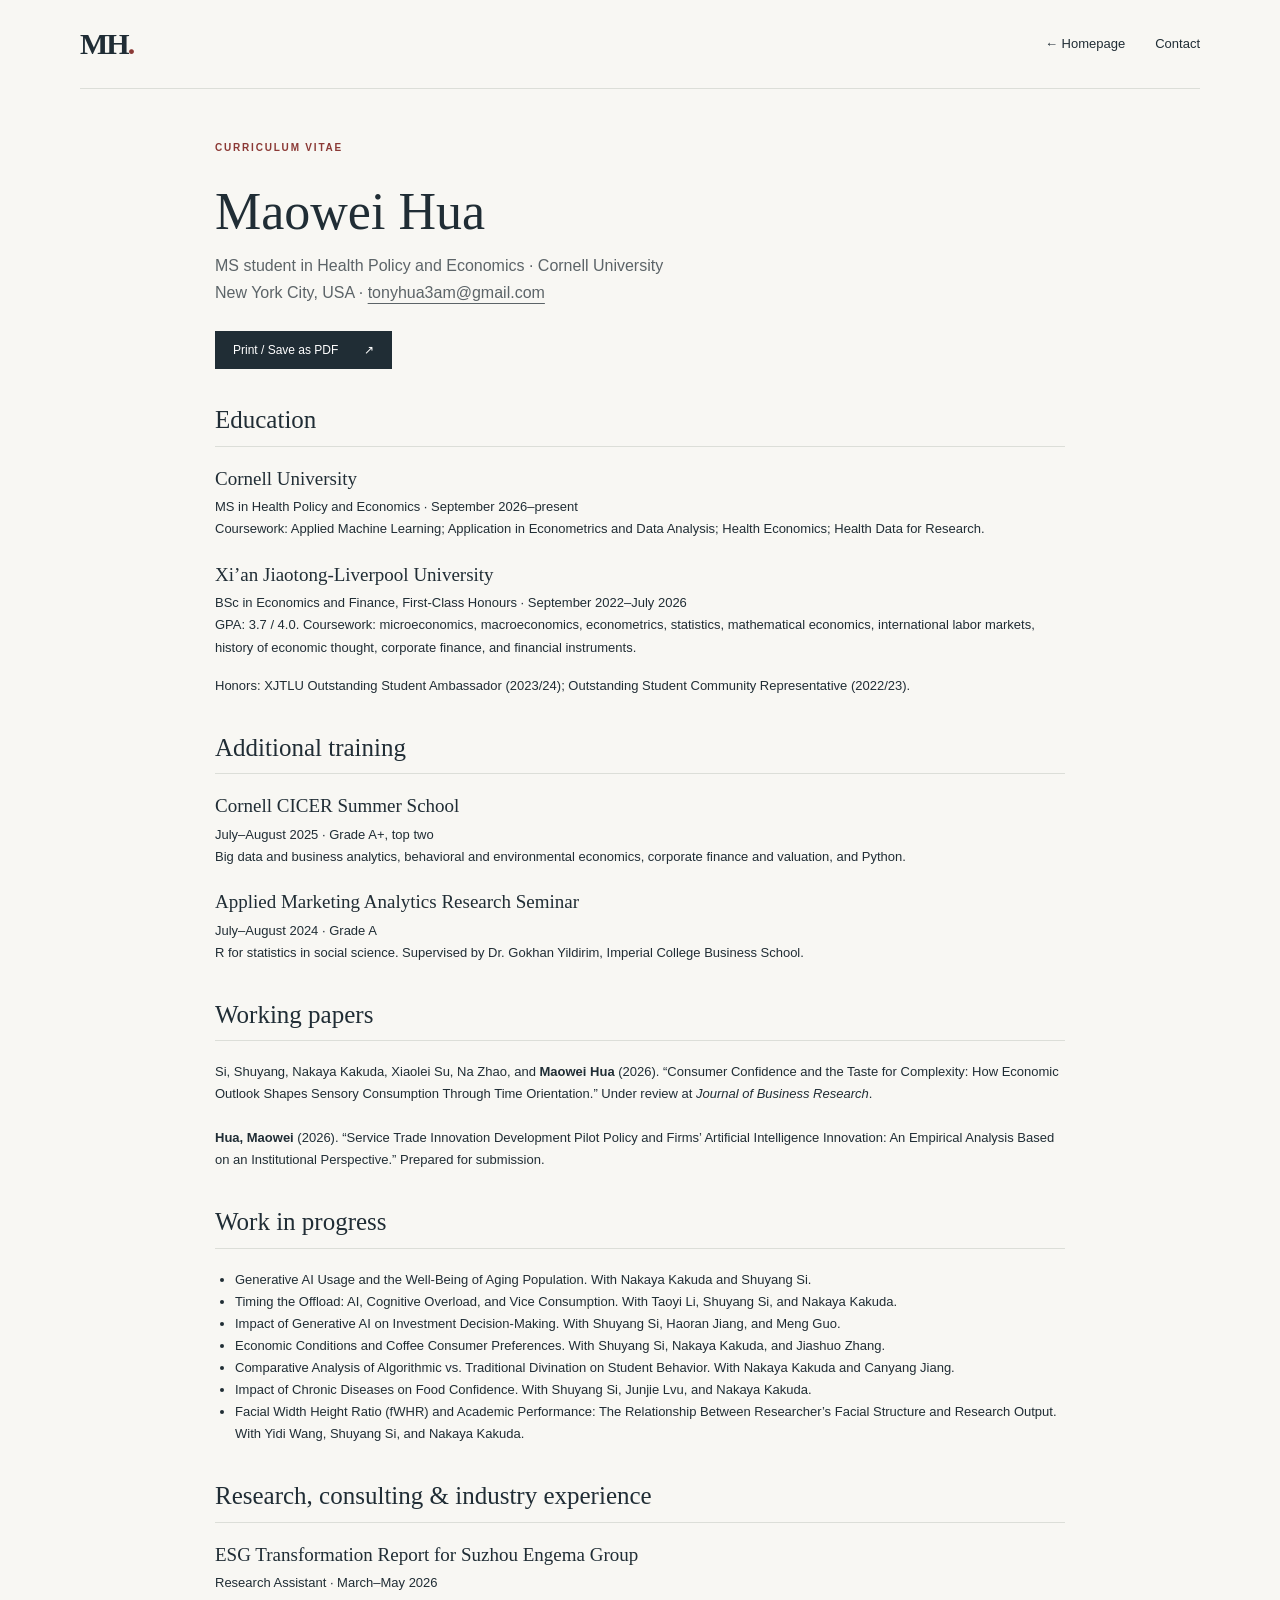
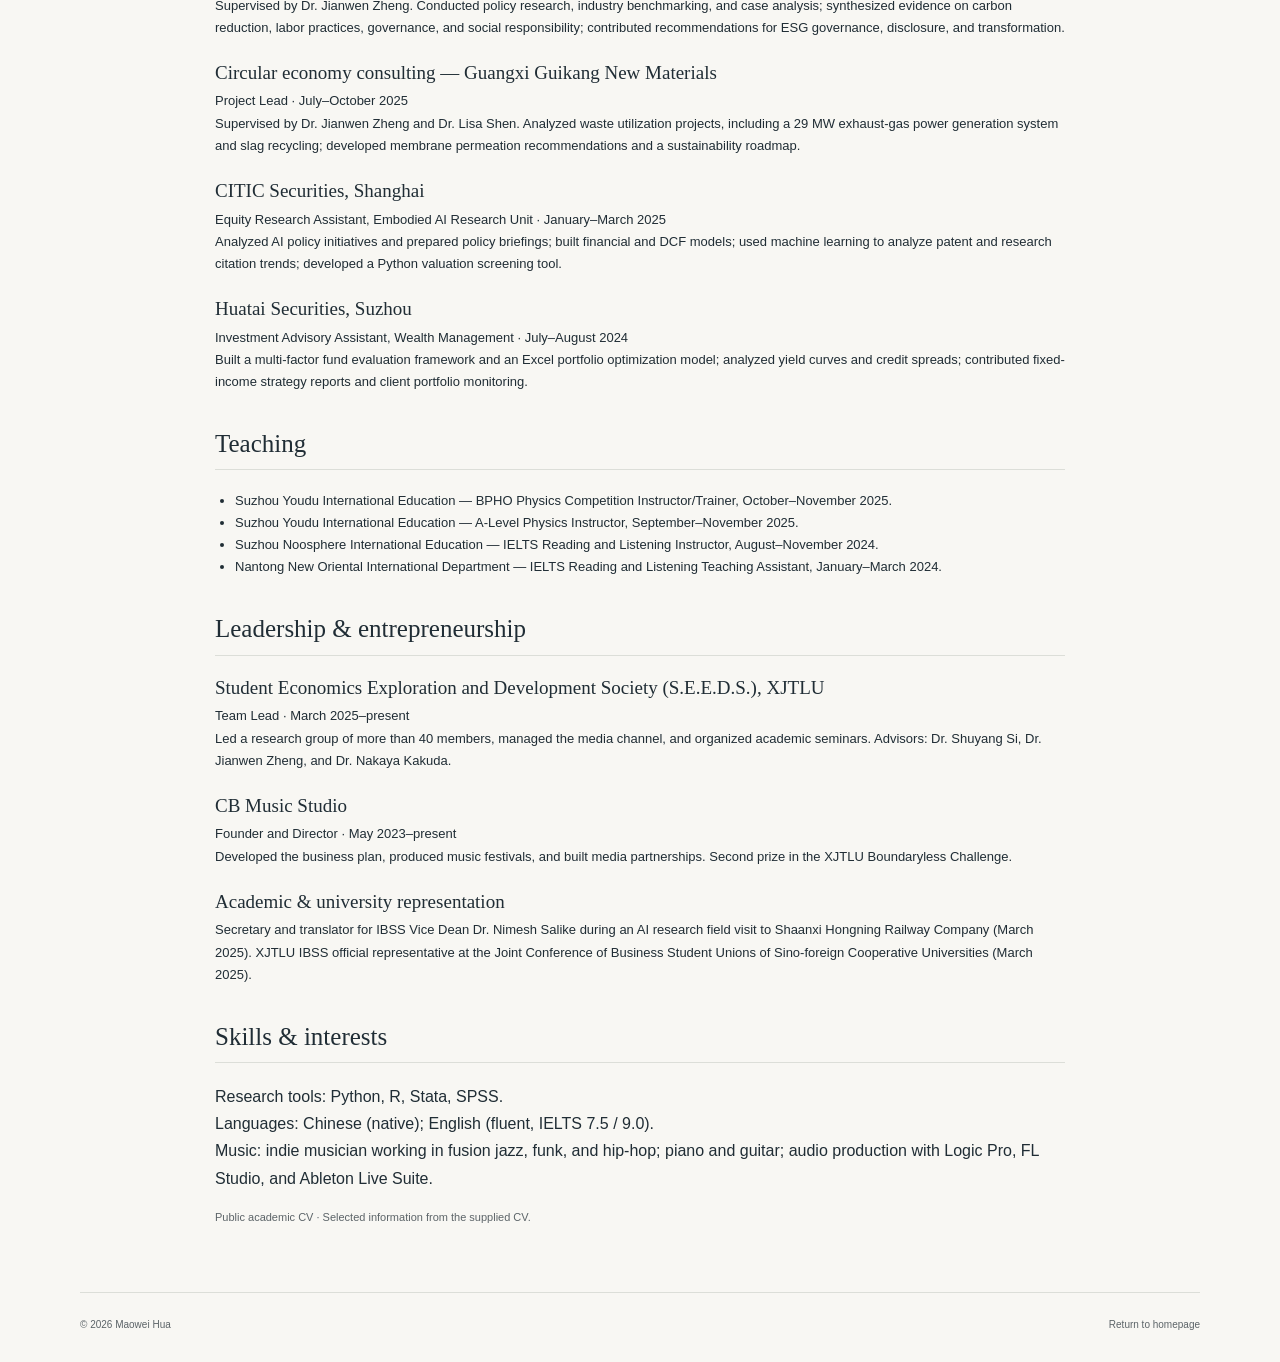
==== cv.html @ 82cfe160 "Add files via upload" ====
<!doctype html>
<html lang="en">
<head><meta charset="utf-8"><meta name="viewport" content="width=device-width, initial-scale=1"><meta name="description" content="Curriculum vitae of Maowei Hua, Cornell University."><title>Curriculum Vitae | Maowei Hua</title><link rel="icon" href="favicon.svg" type="image/svg+xml"><link rel="stylesheet" href="style.css"></head>
<body>
<a class="skip" href="#main">Skip to content</a>
<header class="site-header wrap"><a class="wordmark" href="index.html" aria-label="Maowei Hua, home">MH<span>.</span></a><nav aria-label="Main navigation"><a href="index.html">← Homepage</a><a href="mailto:tonyhua3am@gmail.com">Contact</a></nav></header>
<main id="main" class="cv wrap">
<p class="eyebrow">Curriculum vitae</p><h1>Maowei Hua</h1><p class="cv-subtitle">MS student in Health Policy and Economics · Cornell University<br>New York City, USA · <a href="mailto:tonyhua3am@gmail.com">tonyhua3am@gmail.com</a></p>
<div class="cv-actions"><button class="button" onclick="window.print()">Print / Save as PDF <span aria-hidden="true">↗</span></button></div>
<h2>Education</h2>
<article><h3>Cornell University</h3><p>MS in Health Policy and Economics · September 2026–present<br>Coursework: Applied Machine Learning; Application in Econometrics and Data Analysis; Health Economics; Health Data for Research.</p></article>
<article><h3>Xi’an Jiaotong-Liverpool University</h3><p>BSc in Economics and Finance, First-Class Honours · September 2022–July 2026<br>GPA: 3.7 / 4.0. Coursework: microeconomics, macroeconomics, econometrics, statistics, mathematical economics, international labor markets, history of economic thought, corporate finance, and financial instruments.</p><p>Honors: XJTLU Outstanding Student Ambassador (2023/24); Outstanding Student Community Representative (2022/23).</p></article>
<h2>Additional training</h2>
<article><h3>Cornell CICER Summer School</h3><p>July–August 2025 · Grade A+, top two<br>Big data and business analytics, behavioral and environmental economics, corporate finance and valuation, and Python.</p></article>
<article><h3>Applied Marketing Analytics Research Seminar</h3><p>July–August 2024 · Grade A<br>R for statistics in social science. Supervised by Dr. Gokhan Yildirim, Imperial College Business School.</p></article>
<h2>Working papers</h2>
<article><p>Si, Shuyang, Nakaya Kakuda, Xiaolei Su, Na Zhao, and <strong>Maowei Hua</strong> (2026). “Consumer Confidence and the Taste for Complexity: How Economic Outlook Shapes Sensory Consumption Through Time Orientation.” Under review at <em>Journal of Business Research</em>.</p></article>
<article><p><strong>Hua, Maowei</strong> (2026). “Service Trade Innovation Development Pilot Policy and Firms’ Artificial Intelligence Innovation: An Empirical Analysis Based on an Institutional Perspective.” Prepared for submission.</p></article>
<h2>Work in progress</h2>
<ul>
<li>Generative AI Usage and the Well-Being of Aging Population. With Nakaya Kakuda and Shuyang Si.</li>
<li>Timing the Offload: AI, Cognitive Overload, and Vice Consumption. With Taoyi Li, Shuyang Si, and Nakaya Kakuda.</li>
<li>Impact of Generative AI on Investment Decision-Making. With Shuyang Si, Haoran Jiang, and Meng Guo.</li>
<li>Economic Conditions and Coffee Consumer Preferences. With Shuyang Si, Nakaya Kakuda, and Jiashuo Zhang.</li>
<li>Comparative Analysis of Algorithmic vs. Traditional Divination on Student Behavior. With Nakaya Kakuda and Canyang Jiang.</li>
<li>Impact of Chronic Diseases on Food Confidence. With Shuyang Si, Junjie Lvu, and Nakaya Kakuda.</li>
<li>Facial Width Height Ratio (fWHR) and Academic Performance: The Relationship Between Researcher’s Facial Structure and Research Output. With Yidi Wang, Shuyang Si, and Nakaya Kakuda.</li>
</ul>
<h2>Research, consulting &amp; industry experience</h2>
<article><h3>ESG Transformation Report for Suzhou Engema Group</h3><p>Research Assistant · March–May 2026<br>Supervised by Dr. Jianwen Zheng. Conducted policy research, industry benchmarking, and case analysis; synthesized evidence on carbon reduction, labor practices, governance, and social responsibility; contributed recommendations for ESG governance, disclosure, and transformation.</p></article>
<article><h3>Circular economy consulting — Guangxi Guikang New Materials</h3><p>Project Lead · July–October 2025<br>Supervised by Dr. Jianwen Zheng and Dr. Lisa Shen. Analyzed waste utilization projects, including a 29 MW exhaust-gas power generation system and slag recycling; developed membrane permeation recommendations and a sustainability roadmap.</p></article>
<article><h3>CITIC Securities, Shanghai</h3><p>Equity Research Assistant, Embodied AI Research Unit · January–March 2025<br>Analyzed AI policy initiatives and prepared policy briefings; built financial and DCF models; used machine learning to analyze patent and research citation trends; developed a Python valuation screening tool.</p></article>
<article><h3>Huatai Securities, Suzhou</h3><p>Investment Advisory Assistant, Wealth Management · July–August 2024<br>Built a multi-factor fund evaluation framework and an Excel portfolio optimization model; analyzed yield curves and credit spreads; contributed fixed-income strategy reports and client portfolio monitoring.</p></article>
<h2>Teaching</h2>
<ul><li>Suzhou Youdu International Education — BPHO Physics Competition Instructor/Trainer, October–November 2025.</li><li>Suzhou Youdu International Education — A-Level Physics Instructor, September–November 2025.</li><li>Suzhou Noosphere International Education — IELTS Reading and Listening Instructor, August–November 2024.</li><li>Nantong New Oriental International Department — IELTS Reading and Listening Teaching Assistant, January–March 2024.</li></ul>
<h2>Leadership &amp; entrepreneurship</h2>
<article><h3>Student Economics Exploration and Development Society (S.E.E.D.S.), XJTLU</h3><p>Team Lead · March 2025–present<br>Led a research group of more than 40 members, managed the media channel, and organized academic seminars. Advisors: Dr. Shuyang Si, Dr. Jianwen Zheng, and Dr. Nakaya Kakuda.</p></article>
<article><h3>CB Music Studio</h3><p>Founder and Director · May 2023–present<br>Developed the business plan, produced music festivals, and built media partnerships. Second prize in the XJTLU Boundaryless Challenge.</p></article>
<article><h3>Academic &amp; university representation</h3><p>Secretary and translator for IBSS Vice Dean Dr. Nimesh Salike during an AI research field visit to Shaanxi Hongning Railway Company (March 2025). XJTLU IBSS official representative at the Joint Conference of Business Student Unions of Sino-foreign Cooperative Universities (March 2025).</p></article>
<h2>Skills &amp; interests</h2>
<p>Research tools: Python, R, Stata, SPSS.<br>Languages: Chinese (native); English (fluent, IELTS 7.5 / 9.0).<br>Music: indie musician working in fusion jazz, funk, and hip-hop; piano and guitar; audio production with Logic Pro, FL Studio, and Ableton Live Suite.</p>
<p class="cv-note">Public academic CV · Selected information from the supplied CV.</p>
</main><footer class="wrap footer"><span>© 2026 Maowei Hua</span><a href="index.html">Return to homepage</a></footer>
</body></html>
---- style.css ----
:root{--paper:#f8f7f3;--ink:#202d35;--muted:#5c6468;--accent:#8b3935;--line:#dcded8;--serif:Georgia,'Times New Roman',serif;--sans:Arial,Helvetica,sans-serif}*{box-sizing:border-box}html{scroll-behavior:smooth;scroll-padding-top:32px}body{margin:0;background:var(--paper);color:var(--ink);font:16px/1.7 var(--sans);-webkit-font-smoothing:antialiased}a{color:inherit;text-decoration-thickness:1px;text-underline-offset:5px}a:hover{color:var(--accent)}a:focus-visible,summary:focus-visible,button:focus-visible{outline:2px solid var(--accent);outline-offset:6px}p{margin:0 0 16px}h1,h2,h3,h4{font-weight:400;line-height:1.25;margin:0}h1,h2,h3{font-family:var(--serif)}.wrap{width:min(1120px,calc(100% - 112px));margin:auto}.site-header{display:flex;align-items:center;justify-content:space-between;padding:27px 0;border-bottom:1px solid var(--line)}.wordmark{font:700 30px var(--serif);text-decoration:none;letter-spacing:-2px}.wordmark span,.accent{color:var(--accent)}nav{display:flex;gap:30px;font-size:13px}nav a{text-decoration:none}.hero{display:grid;grid-template-columns:1fr 285px;gap:90px;padding:83px 0 78px;align-items:center}.eyebrow{text-transform:uppercase;letter-spacing:1.8px;font-size:10px;font-weight:700;color:var(--accent);margin-bottom:23px}.hero h1{font-size:clamp(48px,6vw,78px);letter-spacing:-2.6px;margin:0 0 24px}.position{font-size:18px;line-height:1.65;margin-bottom:23px}.position span{color:var(--muted);font-size:15px}.intro{max-width:610px;color:var(--muted);font-size:16px;line-height:1.85}.hero-links{display:flex;gap:27px;align-items:center;margin-top:29px}.button{display:inline-flex;gap:26px;align-items:center;background:var(--ink);color:white;text-decoration:none;padding:12px 18px;font-size:12px}.button:hover{background:var(--accent);color:white}.text-link{font-size:13px}.research-note{border-left:1px solid var(--line);padding:12px 0 8px 29px}.research-note .eyebrow{margin-bottom:22px}.research-note ul{padding:0;list-style:none;margin:0 0 28px}.research-note li{font:18px/1.45 var(--serif);margin-bottom:14px}.note-bottom{font-size:11px;line-height:1.9;color:var(--muted);border-top:1px solid var(--line);padding-top:21px;margin-bottom:0}.note-bottom strong{font-weight:400;color:var(--ink)}.section{border-top:1px solid var(--line);padding:53px 0;display:grid;grid-template-columns:250px 1fr;gap:70px}.section-heading .eyebrow{margin-bottom:16px}.section-heading h2{font-size:29px;letter-spacing:-.6px}.paper{padding-bottom:30px;margin-bottom:28px;border-bottom:1px solid var(--line)}.paper-meta{display:flex;gap:14px;align-items:center;font-size:10px;letter-spacing:.6px;margin-bottom:14px;color:var(--muted)}.status{background:#eeebe4;color:#6d4738;padding:3px 8px;border-radius:2px}.paper h3{font-size:24px;line-height:1.36;margin-bottom:14px}.authors{font-size:12px;color:var(--muted);margin-bottom:9px;line-height:1.8}.authors strong{font-weight:600;color:var(--ink)}.journal{font-size:12px;color:var(--muted);margin-bottom:0}.subheading{font-size:23px;margin-bottom:25px}.projects{display:grid;grid-template-columns:1fr 1fr;gap:25px 30px}.projects h4{font-family:var(--serif);font-size:18px;line-height:1.4;margin-bottom:8px}.projects p{font-size:11px;color:var(--muted);line-height:1.8;margin:0}details{margin-top:27px;border-top:1px solid var(--line)}summary{font-size:12px;cursor:pointer;padding:17px 0;list-style:none;display:flex;justify-content:space-between;gap:20px}summary::-webkit-details-marker{display:none}summary span{font-size:19px;line-height:1}details[open] summary span{transform:rotate(45deg)}.more-projects{padding:12px 0 20px}.timeline-item{margin-bottom:30px}.timeline-item:last-child{margin-bottom:0}.date{font-size:10px;letter-spacing:.8px;text-transform:uppercase;color:var(--muted);margin:0 0 10px}.timeline-item h3{font-size:23px;margin-bottom:8px}.timeline-item p:not(.date){font-size:13px;margin-bottom:9px}.muted{color:var(--muted)}.additional{padding:8px 0}.additional h4{font:18px/1.4 var(--serif);margin-bottom:9px}.additional p{font-size:13px;color:var(--muted);margin-bottom:23px}.beyond .section-body p{font-size:14px;color:var(--muted);line-height:1.9}.contact{border-top:1px solid var(--line);padding:45px 0 49px;display:flex;align-items:center;justify-content:space-between;gap:30px}.contact .eyebrow{margin-bottom:12px}.contact h2{font-size:39px;letter-spacing:-1px}.contact a{font-size:18px}.contact p:not(.eyebrow){font-size:12px;color:var(--muted);margin:12px 0 0}.footer{border-top:1px solid var(--line);padding:23px 0 29px;display:flex;justify-content:space-between;font-size:10px;color:var(--muted)}.footer a{text-decoration:none}.skip{position:absolute;left:20px;top:-100px;background:var(--ink);color:white;padding:10px;z-index:10}.skip:focus{top:10px}.cv{max-width:850px;padding-top:50px;padding-bottom:50px}.cv h1{font-size:52px;margin-bottom:8px}.cv .cv-subtitle{color:var(--muted);font-size:16px}.cv h2{font-size:25px;margin:35px 0 20px;border-bottom:1px solid var(--line);padding-bottom:10px}.cv h3{font-size:19px;margin-bottom:6px}.cv article{margin-bottom:22px}.cv article p,.cv li{font-size:13px}.cv ul{padding-left:20px}.cv .cv-actions{display:flex;gap:20px;margin:25px 0}.cv button{border:0;cursor:pointer;font-family:var(--sans)}.cv-note{font-size:11px;color:var(--muted)}@media(max-width:950px){.wrap{width:calc(100% - 64px)}.hero{gap:40px;grid-template-columns:1fr 240px}.section{grid-template-columns:190px 1fr;gap:35px}.hero h1{font-size:62px}.hero-links{gap:18px}}@media(max-width:700px){.wrap{width:calc(100% - 40px)}.site-header{padding:22px 0}nav{gap:16px;font-size:11px}.wordmark{font-size:26px}.hero{grid-template-columns:1fr;gap:32px;padding:49px 0 43px}.hero h1{font-size:54px}.eyebrow{letter-spacing:1.3px;font-size:9px}.hero .eyebrow{margin-bottom:20px}.position{font-size:17px}.intro{font-size:15px}.research-note{padding:0 0 0 20px}.research-note ul{display:grid;grid-template-columns:1fr 1fr;gap:12px 18px;margin-bottom:0}.research-note li{font-size:16px;margin:0}.note-bottom{margin-top:20px}.section{display:block;padding:36px 0}.section-heading{margin-bottom:27px}.section-heading .eyebrow{margin-bottom:10px}.section-heading h2{font-size:28px}.paper h3{font-size:22px}.projects{grid-template-columns:1fr;gap:24px}.projects h4{font-size:19px}.projects p{font-size:12px}.contact{display:block;padding:35px 0}.contact>div+div{margin-top:25px}.contact a{font-size:17px}.hero-links{flex-wrap:wrap}.cv{padding-top:30px}.cv h1{font-size:42px}}@media(prefers-reduced-motion:reduce){html{scroll-behavior:auto}}@media print{body{background:white;color:black;font-size:11px}.site-header,.footer,.cv-actions,.skip{display:none!important}.wrap{width:100%;max-width:none}.cv{padding:0}.cv h1{font-size:30px}.cv h2{font-size:18px;margin-top:22px;break-after:avoid}.cv h3{font-size:14px}.cv article{break-inside:avoid;margin-bottom:12px}.cv article p,.cv li{font-size:10px;line-height:1.5}.cv .cv-subtitle{font-size:11px}a{color:inherit;text-decoration:none}@page{size:A4;margin:18mm}}
.profile-aside{align-self:start}.portrait{display:block;width:100%;height:auto;aspect-ratio:4/5;object-fit:cover;border-radius:3px;margin-bottom:25px}.profile-aside .research-note{padding-top:0;padding-bottom:0}.hero{align-items:start}.hero-main{padding-top:25px}@media(max-width:700px){.hero-main{padding-top:0}.profile-aside{display:grid;grid-template-columns:125px 1fr;gap:20px;align-items:start}.portrait{margin:0}.profile-aside .research-note{border:0;padding:0}.profile-aside .research-note ul{display:block}.profile-aside .research-note li{margin-bottom:10px;font-size:15px}.profile-aside .research-note .eyebrow{margin-bottom:13px}.profile-aside .note-bottom{font-size:10px;margin-top:15px;padding-top:13px}}
.portrait{aspect-ratio:1/1}
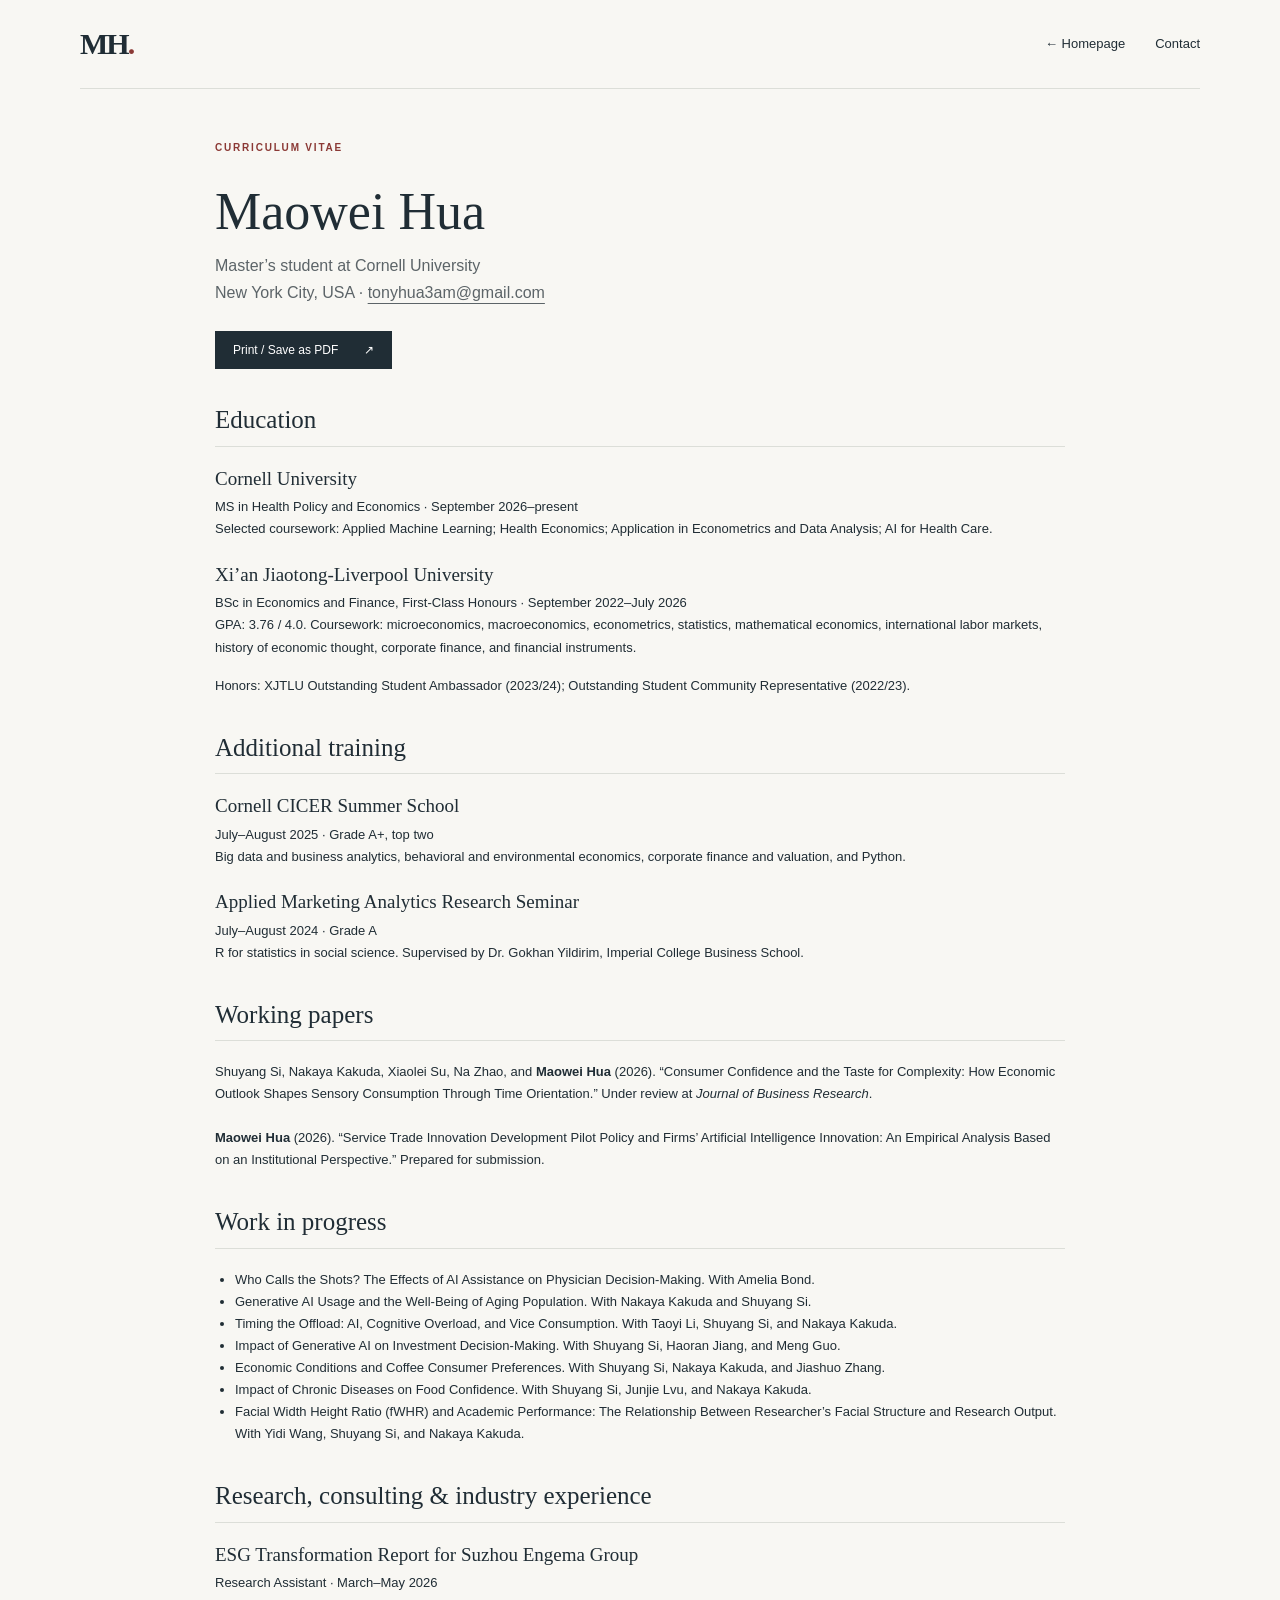
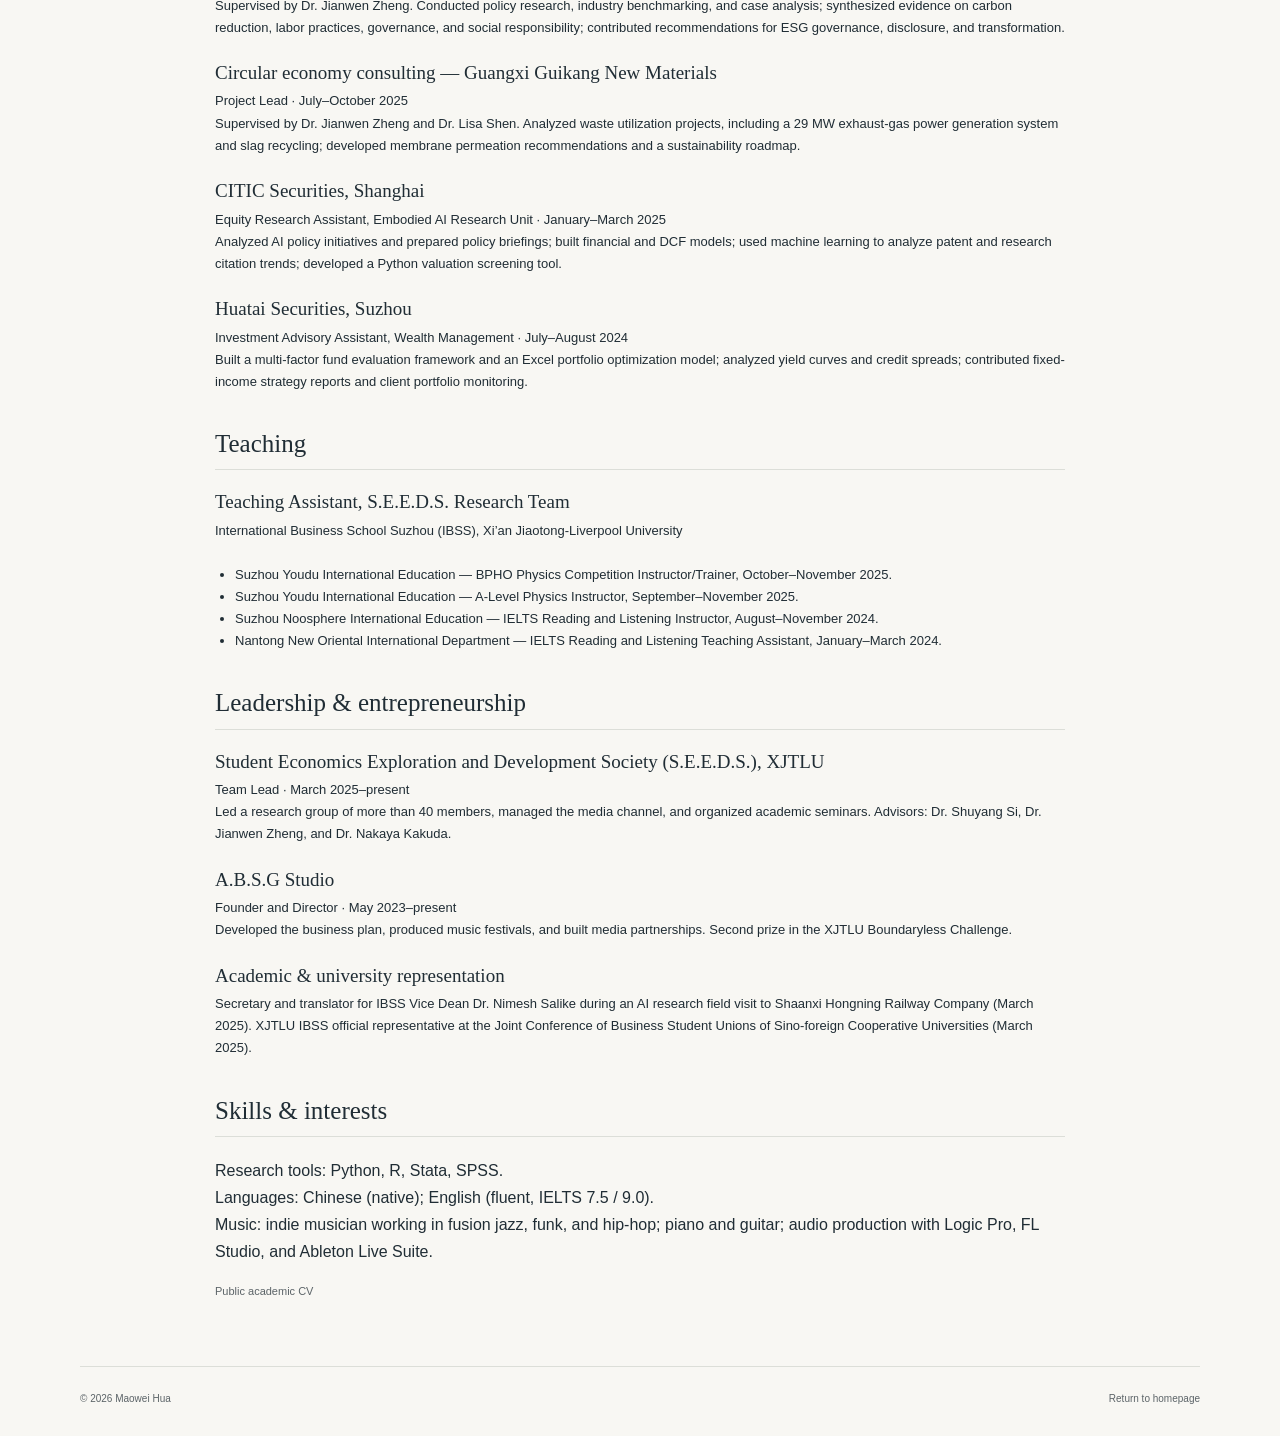
==== commit db0dea7a: "Add files via upload" ====
--- a/cv.html
+++ b/cv.html
@@ -1,44 +1,45 @@
-<!doctype html>
-<html lang="en">
-<head><meta charset="utf-8"><meta name="viewport" content="width=device-width, initial-scale=1"><meta name="description" content="Curriculum vitae of Maowei Hua, Cornell University."><title>Curriculum Vitae | Maowei Hua</title><link rel="icon" href="favicon.svg" type="image/svg+xml"><link rel="stylesheet" href="style.css"></head>
-<body>
-<a class="skip" href="#main">Skip to content</a>
-<header class="site-header wrap"><a class="wordmark" href="index.html" aria-label="Maowei Hua, home">MH<span>.</span></a><nav aria-label="Main navigation"><a href="index.html">← Homepage</a><a href="mailto:tonyhua3am@gmail.com">Contact</a></nav></header>
-<main id="main" class="cv wrap">
-<p class="eyebrow">Curriculum vitae</p><h1>Maowei Hua</h1><p class="cv-subtitle">MS student in Health Policy and Economics · Cornell University<br>New York City, USA · <a href="mailto:tonyhua3am@gmail.com">tonyhua3am@gmail.com</a></p>
-<div class="cv-actions"><button class="button" onclick="window.print()">Print / Save as PDF <span aria-hidden="true">↗</span></button></div>
-<h2>Education</h2>
-<article><h3>Cornell University</h3><p>MS in Health Policy and Economics · September 2026–present<br>Coursework: Applied Machine Learning; Application in Econometrics and Data Analysis; Health Economics; Health Data for Research.</p></article>
-<article><h3>Xi’an Jiaotong-Liverpool University</h3><p>BSc in Economics and Finance, First-Class Honours · September 2022–July 2026<br>GPA: 3.7 / 4.0. Coursework: microeconomics, macroeconomics, econometrics, statistics, mathematical economics, international labor markets, history of economic thought, corporate finance, and financial instruments.</p><p>Honors: XJTLU Outstanding Student Ambassador (2023/24); Outstanding Student Community Representative (2022/23).</p></article>
-<h2>Additional training</h2>
-<article><h3>Cornell CICER Summer School</h3><p>July–August 2025 · Grade A+, top two<br>Big data and business analytics, behavioral and environmental economics, corporate finance and valuation, and Python.</p></article>
-<article><h3>Applied Marketing Analytics Research Seminar</h3><p>July–August 2024 · Grade A<br>R for statistics in social science. Supervised by Dr. Gokhan Yildirim, Imperial College Business School.</p></article>
-<h2>Working papers</h2>
-<article><p>Si, Shuyang, Nakaya Kakuda, Xiaolei Su, Na Zhao, and <strong>Maowei Hua</strong> (2026). “Consumer Confidence and the Taste for Complexity: How Economic Outlook Shapes Sensory Consumption Through Time Orientation.” Under review at <em>Journal of Business Research</em>.</p></article>
-<article><p><strong>Hua, Maowei</strong> (2026). “Service Trade Innovation Development Pilot Policy and Firms’ Artificial Intelligence Innovation: An Empirical Analysis Based on an Institutional Perspective.” Prepared for submission.</p></article>
-<h2>Work in progress</h2>
-<ul>
-<li>Generative AI Usage and the Well-Being of Aging Population. With Nakaya Kakuda and Shuyang Si.</li>
-<li>Timing the Offload: AI, Cognitive Overload, and Vice Consumption. With Taoyi Li, Shuyang Si, and Nakaya Kakuda.</li>
-<li>Impact of Generative AI on Investment Decision-Making. With Shuyang Si, Haoran Jiang, and Meng Guo.</li>
-<li>Economic Conditions and Coffee Consumer Preferences. With Shuyang Si, Nakaya Kakuda, and Jiashuo Zhang.</li>
-<li>Comparative Analysis of Algorithmic vs. Traditional Divination on Student Behavior. With Nakaya Kakuda and Canyang Jiang.</li>
-<li>Impact of Chronic Diseases on Food Confidence. With Shuyang Si, Junjie Lvu, and Nakaya Kakuda.</li>
-<li>Facial Width Height Ratio (fWHR) and Academic Performance: The Relationship Between Researcher’s Facial Structure and Research Output. With Yidi Wang, Shuyang Si, and Nakaya Kakuda.</li>
-</ul>
-<h2>Research, consulting &amp; industry experience</h2>
-<article><h3>ESG Transformation Report for Suzhou Engema Group</h3><p>Research Assistant · March–May 2026<br>Supervised by Dr. Jianwen Zheng. Conducted policy research, industry benchmarking, and case analysis; synthesized evidence on carbon reduction, labor practices, governance, and social responsibility; contributed recommendations for ESG governance, disclosure, and transformation.</p></article>
-<article><h3>Circular economy consulting — Guangxi Guikang New Materials</h3><p>Project Lead · July–October 2025<br>Supervised by Dr. Jianwen Zheng and Dr. Lisa Shen. Analyzed waste utilization projects, including a 29 MW exhaust-gas power generation system and slag recycling; developed membrane permeation recommendations and a sustainability roadmap.</p></article>
-<article><h3>CITIC Securities, Shanghai</h3><p>Equity Research Assistant, Embodied AI Research Unit · January–March 2025<br>Analyzed AI policy initiatives and prepared policy briefings; built financial and DCF models; used machine learning to analyze patent and research citation trends; developed a Python valuation screening tool.</p></article>
-<article><h3>Huatai Securities, Suzhou</h3><p>Investment Advisory Assistant, Wealth Management · July–August 2024<br>Built a multi-factor fund evaluation framework and an Excel portfolio optimization model; analyzed yield curves and credit spreads; contributed fixed-income strategy reports and client portfolio monitoring.</p></article>
-<h2>Teaching</h2>
-<ul><li>Suzhou Youdu International Education — BPHO Physics Competition Instructor/Trainer, October–November 2025.</li><li>Suzhou Youdu International Education — A-Level Physics Instructor, September–November 2025.</li><li>Suzhou Noosphere International Education — IELTS Reading and Listening Instructor, August–November 2024.</li><li>Nantong New Oriental International Department — IELTS Reading and Listening Teaching Assistant, January–March 2024.</li></ul>
-<h2>Leadership &amp; entrepreneurship</h2>
-<article><h3>Student Economics Exploration and Development Society (S.E.E.D.S.), XJTLU</h3><p>Team Lead · March 2025–present<br>Led a research group of more than 40 members, managed the media channel, and organized academic seminars. Advisors: Dr. Shuyang Si, Dr. Jianwen Zheng, and Dr. Nakaya Kakuda.</p></article>
-<article><h3>CB Music Studio</h3><p>Founder and Director · May 2023–present<br>Developed the business plan, produced music festivals, and built media partnerships. Second prize in the XJTLU Boundaryless Challenge.</p></article>
-<article><h3>Academic &amp; university representation</h3><p>Secretary and translator for IBSS Vice Dean Dr. Nimesh Salike during an AI research field visit to Shaanxi Hongning Railway Company (March 2025). XJTLU IBSS official representative at the Joint Conference of Business Student Unions of Sino-foreign Cooperative Universities (March 2025).</p></article>
-<h2>Skills &amp; interests</h2>
-<p>Research tools: Python, R, Stata, SPSS.<br>Languages: Chinese (native); English (fluent, IELTS 7.5 / 9.0).<br>Music: indie musician working in fusion jazz, funk, and hip-hop; piano and guitar; audio production with Logic Pro, FL Studio, and Ableton Live Suite.</p>
-<p class="cv-note">Public academic CV · Selected information from the supplied CV.</p>
-</main><footer class="wrap footer"><span>© 2026 Maowei Hua</span><a href="index.html">Return to homepage</a></footer>
-</body></html>
+<!doctype html>
+<html lang="en">
+<head><meta charset="utf-8"><meta name="viewport" content="width=device-width, initial-scale=1"><meta name="description" content="Curriculum vitae of Maowei Hua, Cornell University."><title>Curriculum Vitae | Maowei Hua</title><link rel="icon" href="favicon.svg" type="image/svg+xml"><link rel="stylesheet" href="style.css"></head>
+<body>
+<a class="skip" href="#main">Skip to content</a>
+<header class="site-header wrap"><a class="wordmark" href="index.html" aria-label="Maowei Hua, home">MH<span>.</span></a><nav aria-label="Main navigation"><a href="index.html">← Homepage</a><a href="mailto:tonyhua3am@gmail.com">Contact</a></nav></header>
+<main id="main" class="cv wrap">
+<p class="eyebrow">Curriculum vitae</p><h1>Maowei Hua</h1><p class="cv-subtitle">Master’s student at Cornell University<br>New York City, USA · <a href="mailto:tonyhua3am@gmail.com">tonyhua3am@gmail.com</a></p>
+<div class="cv-actions"><button class="button" onclick="window.print()">Print / Save as PDF <span aria-hidden="true">↗</span></button></div>
+<h2>Education</h2>
+<article><h3>Cornell University</h3><p>MS in Health Policy and Economics · September 2026–present<br>Selected coursework: Applied Machine Learning; Health Economics; Application in Econometrics and Data Analysis; AI for Health Care.</p></article>
+<article><h3>Xi’an Jiaotong-Liverpool University</h3><p>BSc in Economics and Finance, First-Class Honours · September 2022–July 2026<br>GPA: 3.76 / 4.0. Coursework: microeconomics, macroeconomics, econometrics, statistics, mathematical economics, international labor markets, history of economic thought, corporate finance, and financial instruments.</p><p>Honors: XJTLU Outstanding Student Ambassador (2023/24); Outstanding Student Community Representative (2022/23).</p></article>
+<h2>Additional training</h2>
+<article><h3>Cornell CICER Summer School</h3><p>July–August 2025 · Grade A+, top two<br>Big data and business analytics, behavioral and environmental economics, corporate finance and valuation, and Python.</p></article>
+<article><h3>Applied Marketing Analytics Research Seminar</h3><p>July–August 2024 · Grade A<br>R for statistics in social science. Supervised by Dr. Gokhan Yildirim, Imperial College Business School.</p></article>
+<h2>Working papers</h2>
+<article><p>Shuyang Si, Nakaya Kakuda, Xiaolei Su, Na Zhao, and <strong>Maowei Hua</strong> (2026). “Consumer Confidence and the Taste for Complexity: How Economic Outlook Shapes Sensory Consumption Through Time Orientation.” Under review at <em>Journal of Business Research</em>.</p></article>
+<article><p><strong>Maowei Hua</strong> (2026). “Service Trade Innovation Development Pilot Policy and Firms’ Artificial Intelligence Innovation: An Empirical Analysis Based on an Institutional Perspective.” Prepared for submission.</p></article>
+<h2>Work in progress</h2>
+<ul>
+<li>Who Calls the Shots? The Effects of AI Assistance on Physician Decision-Making. With Amelia Bond.</li>
+<li>Generative AI Usage and the Well-Being of Aging Population. With Nakaya Kakuda and Shuyang Si.</li>
+<li>Timing the Offload: AI, Cognitive Overload, and Vice Consumption. With Taoyi Li, Shuyang Si, and Nakaya Kakuda.</li>
+<li>Impact of Generative AI on Investment Decision-Making. With Shuyang Si, Haoran Jiang, and Meng Guo.</li>
+<li>Economic Conditions and Coffee Consumer Preferences. With Shuyang Si, Nakaya Kakuda, and Jiashuo Zhang.</li>
+<li>Impact of Chronic Diseases on Food Confidence. With Shuyang Si, Junjie Lvu, and Nakaya Kakuda.</li>
+<li>Facial Width Height Ratio (fWHR) and Academic Performance: The Relationship Between Researcher’s Facial Structure and Research Output. With Yidi Wang, Shuyang Si, and Nakaya Kakuda.</li>
+</ul>
+<h2>Research, consulting &amp; industry experience</h2>
+<article><h3>ESG Transformation Report for Suzhou Engema Group</h3><p>Research Assistant · March–May 2026<br>Supervised by Dr. Jianwen Zheng. Conducted policy research, industry benchmarking, and case analysis; synthesized evidence on carbon reduction, labor practices, governance, and social responsibility; contributed recommendations for ESG governance, disclosure, and transformation.</p></article>
+<article><h3>Circular economy consulting — Guangxi Guikang New Materials</h3><p>Project Lead · July–October 2025<br>Supervised by Dr. Jianwen Zheng and Dr. Lisa Shen. Analyzed waste utilization projects, including a 29 MW exhaust-gas power generation system and slag recycling; developed membrane permeation recommendations and a sustainability roadmap.</p></article>
+<article><h3>CITIC Securities, Shanghai</h3><p>Equity Research Assistant, Embodied AI Research Unit · January–March 2025<br>Analyzed AI policy initiatives and prepared policy briefings; built financial and DCF models; used machine learning to analyze patent and research citation trends; developed a Python valuation screening tool.</p></article>
+<article><h3>Huatai Securities, Suzhou</h3><p>Investment Advisory Assistant, Wealth Management · July–August 2024<br>Built a multi-factor fund evaluation framework and an Excel portfolio optimization model; analyzed yield curves and credit spreads; contributed fixed-income strategy reports and client portfolio monitoring.</p></article>
+<h2>Teaching</h2>
+<article><h3>Teaching Assistant, S.E.E.D.S. Research Team</h3><p>International Business School Suzhou (IBSS), Xi’an Jiaotong-Liverpool University</p></article>
+<ul><li>Suzhou Youdu International Education — BPHO Physics Competition Instructor/Trainer, October–November 2025.</li><li>Suzhou Youdu International Education — A-Level Physics Instructor, September–November 2025.</li><li>Suzhou Noosphere International Education — IELTS Reading and Listening Instructor, August–November 2024.</li><li>Nantong New Oriental International Department — IELTS Reading and Listening Teaching Assistant, January–March 2024.</li></ul>
+<h2>Leadership &amp; entrepreneurship</h2>
+<article><h3>Student Economics Exploration and Development Society (S.E.E.D.S.), XJTLU</h3><p>Team Lead · March 2025–present<br>Led a research group of more than 40 members, managed the media channel, and organized academic seminars. Advisors: Dr. Shuyang Si, Dr. Jianwen Zheng, and Dr. Nakaya Kakuda.</p></article>
+<article><h3>A.B.S.G Studio</h3><p>Founder and Director · May 2023–present<br>Developed the business plan, produced music festivals, and built media partnerships. Second prize in the XJTLU Boundaryless Challenge.</p></article>
+<article><h3>Academic &amp; university representation</h3><p>Secretary and translator for IBSS Vice Dean Dr. Nimesh Salike during an AI research field visit to Shaanxi Hongning Railway Company (March 2025). XJTLU IBSS official representative at the Joint Conference of Business Student Unions of Sino-foreign Cooperative Universities (March 2025).</p></article>
+<h2>Skills &amp; interests</h2>
+<p>Research tools: Python, R, Stata, SPSS.<br>Languages: Chinese (native); English (fluent, IELTS 7.5 / 9.0).<br>Music: indie musician working in fusion jazz, funk, and hip-hop; piano and guitar; audio production with Logic Pro, FL Studio, and Ableton Live Suite.</p>
+<p class="cv-note">Public academic CV</p>
+</main><footer class="wrap footer"><span>© 2026 Maowei Hua</span><a href="index.html">Return to homepage</a></footer>
+</body></html>
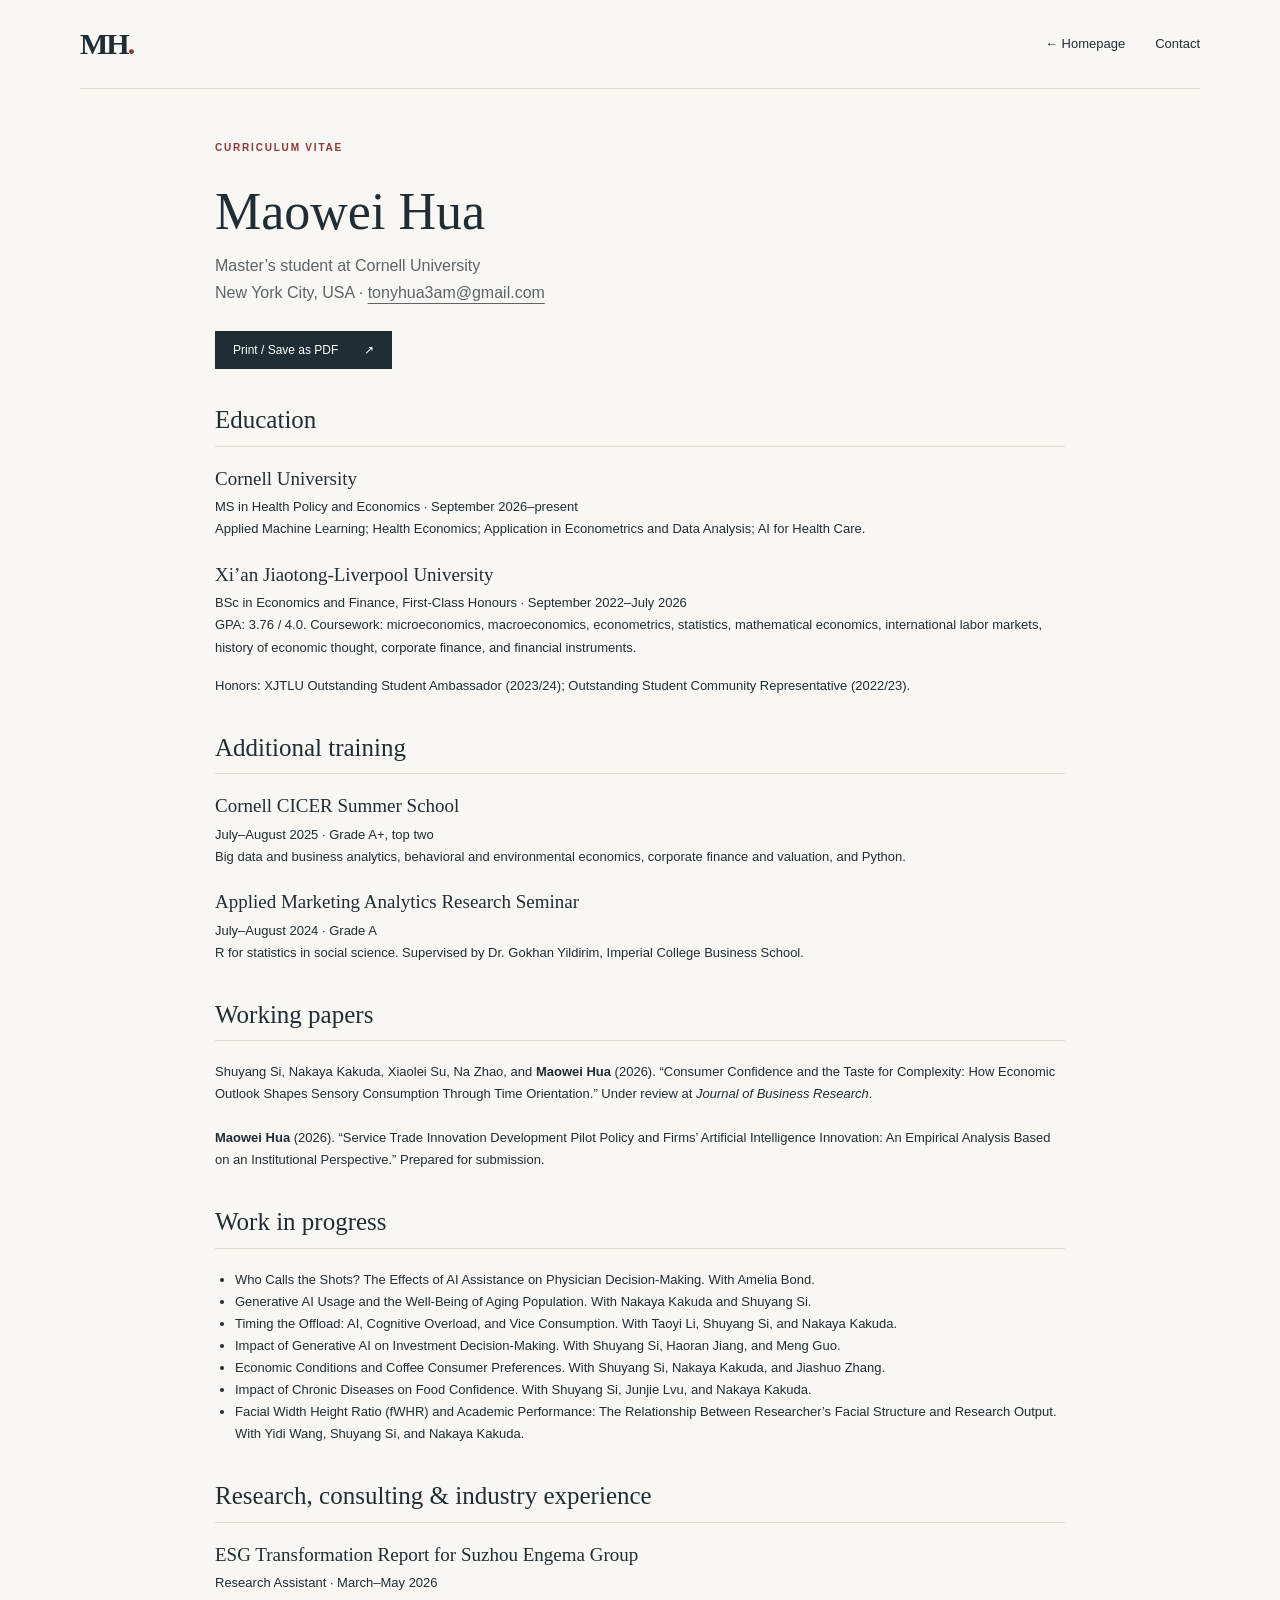
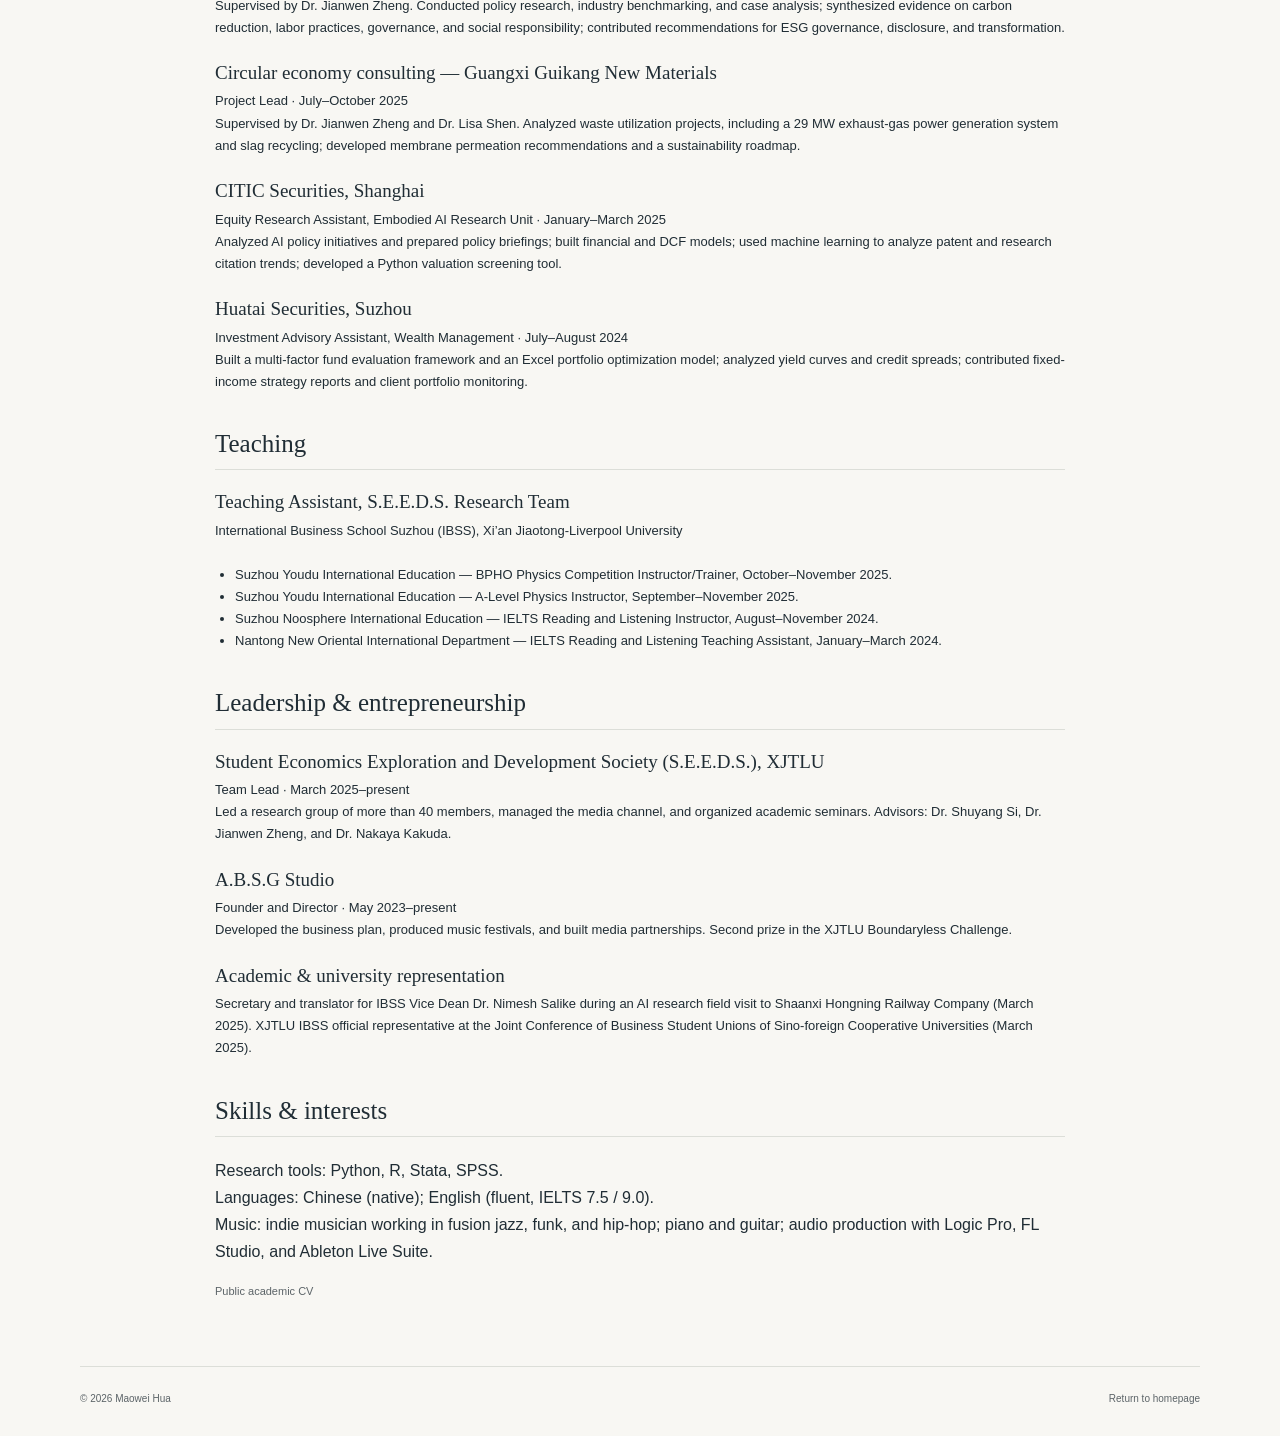
==== commit 32ab97b7: "Add files via upload" ====
--- a/cv.html
+++ b/cv.html
@@ -8,7 +8,7 @@
 <p class="eyebrow">Curriculum vitae</p><h1>Maowei Hua</h1><p class="cv-subtitle">Master’s student at Cornell University<br>New York City, USA · <a href="mailto:tonyhua3am@gmail.com">tonyhua3am@gmail.com</a></p>
 <div class="cv-actions"><button class="button" onclick="window.print()">Print / Save as PDF <span aria-hidden="true">↗</span></button></div>
 <h2>Education</h2>
-<article><h3>Cornell University</h3><p>MS in Health Policy and Economics · September 2026–present<br>Selected coursework: Applied Machine Learning; Health Economics; Application in Econometrics and Data Analysis; AI for Health Care.</p></article>
+<article><h3>Cornell University</h3><p>MS in Health Policy and Economics · September 2026–present<br>Applied Machine Learning; Health Economics; Application in Econometrics and Data Analysis; AI for Health Care.</p></article>
 <article><h3>Xi’an Jiaotong-Liverpool University</h3><p>BSc in Economics and Finance, First-Class Honours · September 2022–July 2026<br>GPA: 3.76 / 4.0. Coursework: microeconomics, macroeconomics, econometrics, statistics, mathematical economics, international labor markets, history of economic thought, corporate finance, and financial instruments.</p><p>Honors: XJTLU Outstanding Student Ambassador (2023/24); Outstanding Student Community Representative (2022/23).</p></article>
 <h2>Additional training</h2>
 <article><h3>Cornell CICER Summer School</h3><p>July–August 2025 · Grade A+, top two<br>Big data and business analytics, behavioral and environmental economics, corporate finance and valuation, and Python.</p></article>
--- a/style.css
+++ b/style.css
@@ -1,3 +1,4 @@
 :root{--paper:#f8f7f3;--ink:#202d35;--muted:#5c6468;--accent:#8b3935;--line:#dcded8;--serif:Georgia,'Times New Roman',serif;--sans:Arial,Helvetica,sans-serif}*{box-sizing:border-box}html{scroll-behavior:smooth;scroll-padding-top:32px}body{margin:0;background:var(--paper);color:var(--ink);font:16px/1.7 var(--sans);-webkit-font-smoothing:antialiased}a{color:inherit;text-decoration-thickness:1px;text-underline-offset:5px}a:hover{color:var(--accent)}a:focus-visible,summary:focus-visible,button:focus-visible{outline:2px solid var(--accent);outline-offset:6px}p{margin:0 0 16px}h1,h2,h3,h4{font-weight:400;line-height:1.25;margin:0}h1,h2,h3{font-family:var(--serif)}.wrap{width:min(1120px,calc(100% - 112px));margin:auto}.site-header{display:flex;align-items:center;justify-content:space-between;padding:27px 0;border-bottom:1px solid var(--line)}.wordmark{font:700 30px var(--serif);text-decoration:none;letter-spacing:-2px}.wordmark span,.accent{color:var(--accent)}nav{display:flex;gap:30px;font-size:13px}nav a{text-decoration:none}.hero{display:grid;grid-template-columns:1fr 285px;gap:90px;padding:83px 0 78px;align-items:center}.eyebrow{text-transform:uppercase;letter-spacing:1.8px;font-size:10px;font-weight:700;color:var(--accent);margin-bottom:23px}.hero h1{font-size:clamp(48px,6vw,78px);letter-spacing:-2.6px;margin:0 0 24px}.position{font-size:18px;line-height:1.65;margin-bottom:23px}.position span{color:var(--muted);font-size:15px}.intro{max-width:610px;color:var(--muted);font-size:16px;line-height:1.85}.hero-links{display:flex;gap:27px;align-items:center;margin-top:29px}.button{display:inline-flex;gap:26px;align-items:center;background:var(--ink);color:white;text-decoration:none;padding:12px 18px;font-size:12px}.button:hover{background:var(--accent);color:white}.text-link{font-size:13px}.research-note{border-left:1px solid var(--line);padding:12px 0 8px 29px}.research-note .eyebrow{margin-bottom:22px}.research-note ul{padding:0;list-style:none;margin:0 0 28px}.research-note li{font:18px/1.45 var(--serif);margin-bottom:14px}.note-bottom{font-size:11px;line-height:1.9;color:var(--muted);border-top:1px solid var(--line);padding-top:21px;margin-bottom:0}.note-bottom strong{font-weight:400;color:var(--ink)}.section{border-top:1px solid var(--line);padding:53px 0;display:grid;grid-template-columns:250px 1fr;gap:70px}.section-heading .eyebrow{margin-bottom:16px}.section-heading h2{font-size:29px;letter-spacing:-.6px}.paper{padding-bottom:30px;margin-bottom:28px;border-bottom:1px solid var(--line)}.paper-meta{display:flex;gap:14px;align-items:center;font-size:10px;letter-spacing:.6px;margin-bottom:14px;color:var(--muted)}.status{background:#eeebe4;color:#6d4738;padding:3px 8px;border-radius:2px}.paper h3{font-size:24px;line-height:1.36;margin-bottom:14px}.authors{font-size:12px;color:var(--muted);margin-bottom:9px;line-height:1.8}.authors strong{font-weight:600;color:var(--ink)}.journal{font-size:12px;color:var(--muted);margin-bottom:0}.subheading{font-size:23px;margin-bottom:25px}.projects{display:grid;grid-template-columns:1fr 1fr;gap:25px 30px}.projects h4{font-family:var(--serif);font-size:18px;line-height:1.4;margin-bottom:8px}.projects p{font-size:11px;color:var(--muted);line-height:1.8;margin:0}details{margin-top:27px;border-top:1px solid var(--line)}summary{font-size:12px;cursor:pointer;padding:17px 0;list-style:none;display:flex;justify-content:space-between;gap:20px}summary::-webkit-details-marker{display:none}summary span{font-size:19px;line-height:1}details[open] summary span{transform:rotate(45deg)}.more-projects{padding:12px 0 20px}.timeline-item{margin-bottom:30px}.timeline-item:last-child{margin-bottom:0}.date{font-size:10px;letter-spacing:.8px;text-transform:uppercase;color:var(--muted);margin:0 0 10px}.timeline-item h3{font-size:23px;margin-bottom:8px}.timeline-item p:not(.date){font-size:13px;margin-bottom:9px}.muted{color:var(--muted)}.additional{padding:8px 0}.additional h4{font:18px/1.4 var(--serif);margin-bottom:9px}.additional p{font-size:13px;color:var(--muted);margin-bottom:23px}.beyond .section-body p{font-size:14px;color:var(--muted);line-height:1.9}.contact{border-top:1px solid var(--line);padding:45px 0 49px;display:flex;align-items:center;justify-content:space-between;gap:30px}.contact .eyebrow{margin-bottom:12px}.contact h2{font-size:39px;letter-spacing:-1px}.contact a{font-size:18px}.contact p:not(.eyebrow){font-size:12px;color:var(--muted);margin:12px 0 0}.footer{border-top:1px solid var(--line);padding:23px 0 29px;display:flex;justify-content:space-between;font-size:10px;color:var(--muted)}.footer a{text-decoration:none}.skip{position:absolute;left:20px;top:-100px;background:var(--ink);color:white;padding:10px;z-index:10}.skip:focus{top:10px}.cv{max-width:850px;padding-top:50px;padding-bottom:50px}.cv h1{font-size:52px;margin-bottom:8px}.cv .cv-subtitle{color:var(--muted);font-size:16px}.cv h2{font-size:25px;margin:35px 0 20px;border-bottom:1px solid var(--line);padding-bottom:10px}.cv h3{font-size:19px;margin-bottom:6px}.cv article{margin-bottom:22px}.cv article p,.cv li{font-size:13px}.cv ul{padding-left:20px}.cv .cv-actions{display:flex;gap:20px;margin:25px 0}.cv button{border:0;cursor:pointer;font-family:var(--sans)}.cv-note{font-size:11px;color:var(--muted)}@media(max-width:950px){.wrap{width:calc(100% - 64px)}.hero{gap:40px;grid-template-columns:1fr 240px}.section{grid-template-columns:190px 1fr;gap:35px}.hero h1{font-size:62px}.hero-links{gap:18px}}@media(max-width:700px){.wrap{width:calc(100% - 40px)}.site-header{padding:22px 0}nav{gap:16px;font-size:11px}.wordmark{font-size:26px}.hero{grid-template-columns:1fr;gap:32px;padding:49px 0 43px}.hero h1{font-size:54px}.eyebrow{letter-spacing:1.3px;font-size:9px}.hero .eyebrow{margin-bottom:20px}.position{font-size:17px}.intro{font-size:15px}.research-note{padding:0 0 0 20px}.research-note ul{display:grid;grid-template-columns:1fr 1fr;gap:12px 18px;margin-bottom:0}.research-note li{font-size:16px;margin:0}.note-bottom{margin-top:20px}.section{display:block;padding:36px 0}.section-heading{margin-bottom:27px}.section-heading .eyebrow{margin-bottom:10px}.section-heading h2{font-size:28px}.paper h3{font-size:22px}.projects{grid-template-columns:1fr;gap:24px}.projects h4{font-size:19px}.projects p{font-size:12px}.contact{display:block;padding:35px 0}.contact>div+div{margin-top:25px}.contact a{font-size:17px}.hero-links{flex-wrap:wrap}.cv{padding-top:30px}.cv h1{font-size:42px}}@media(prefers-reduced-motion:reduce){html{scroll-behavior:auto}}@media print{body{background:white;color:black;font-size:11px}.site-header,.footer,.cv-actions,.skip{display:none!important}.wrap{width:100%;max-width:none}.cv{padding:0}.cv h1{font-size:30px}.cv h2{font-size:18px;margin-top:22px;break-after:avoid}.cv h3{font-size:14px}.cv article{break-inside:avoid;margin-bottom:12px}.cv article p,.cv li{font-size:10px;line-height:1.5}.cv .cv-subtitle{font-size:11px}a{color:inherit;text-decoration:none}@page{size:A4;margin:18mm}}
 .profile-aside{align-self:start}.portrait{display:block;width:100%;height:auto;aspect-ratio:4/5;object-fit:cover;border-radius:3px;margin-bottom:25px}.profile-aside .research-note{padding-top:0;padding-bottom:0}.hero{align-items:start}.hero-main{padding-top:25px}@media(max-width:700px){.hero-main{padding-top:0}.profile-aside{display:grid;grid-template-columns:125px 1fr;gap:20px;align-items:start}.portrait{margin:0}.profile-aside .research-note{border:0;padding:0}.profile-aside .research-note ul{display:block}.profile-aside .research-note li{margin-bottom:10px;font-size:15px}.profile-aside .research-note .eyebrow{margin-bottom:13px}.profile-aside .note-bottom{font-size:10px;margin-top:15px;padding-top:13px}}
 .portrait{aspect-ratio:1/1}
+.teaching-list{list-style:none;margin:0;padding:0}.teaching-list li{padding:0 0 19px;margin:0 0 19px;border-bottom:1px solid var(--line)}.teaching-list li:last-child{padding-bottom:0;margin-bottom:0;border-bottom:0}.teaching-list h3{font-size:19px;line-height:1.45;margin-bottom:5px}.teaching-list p{font-size:12px;color:var(--muted);margin:0}@media(max-width:380px){.site-header nav{gap:10px;font-size:10px}}
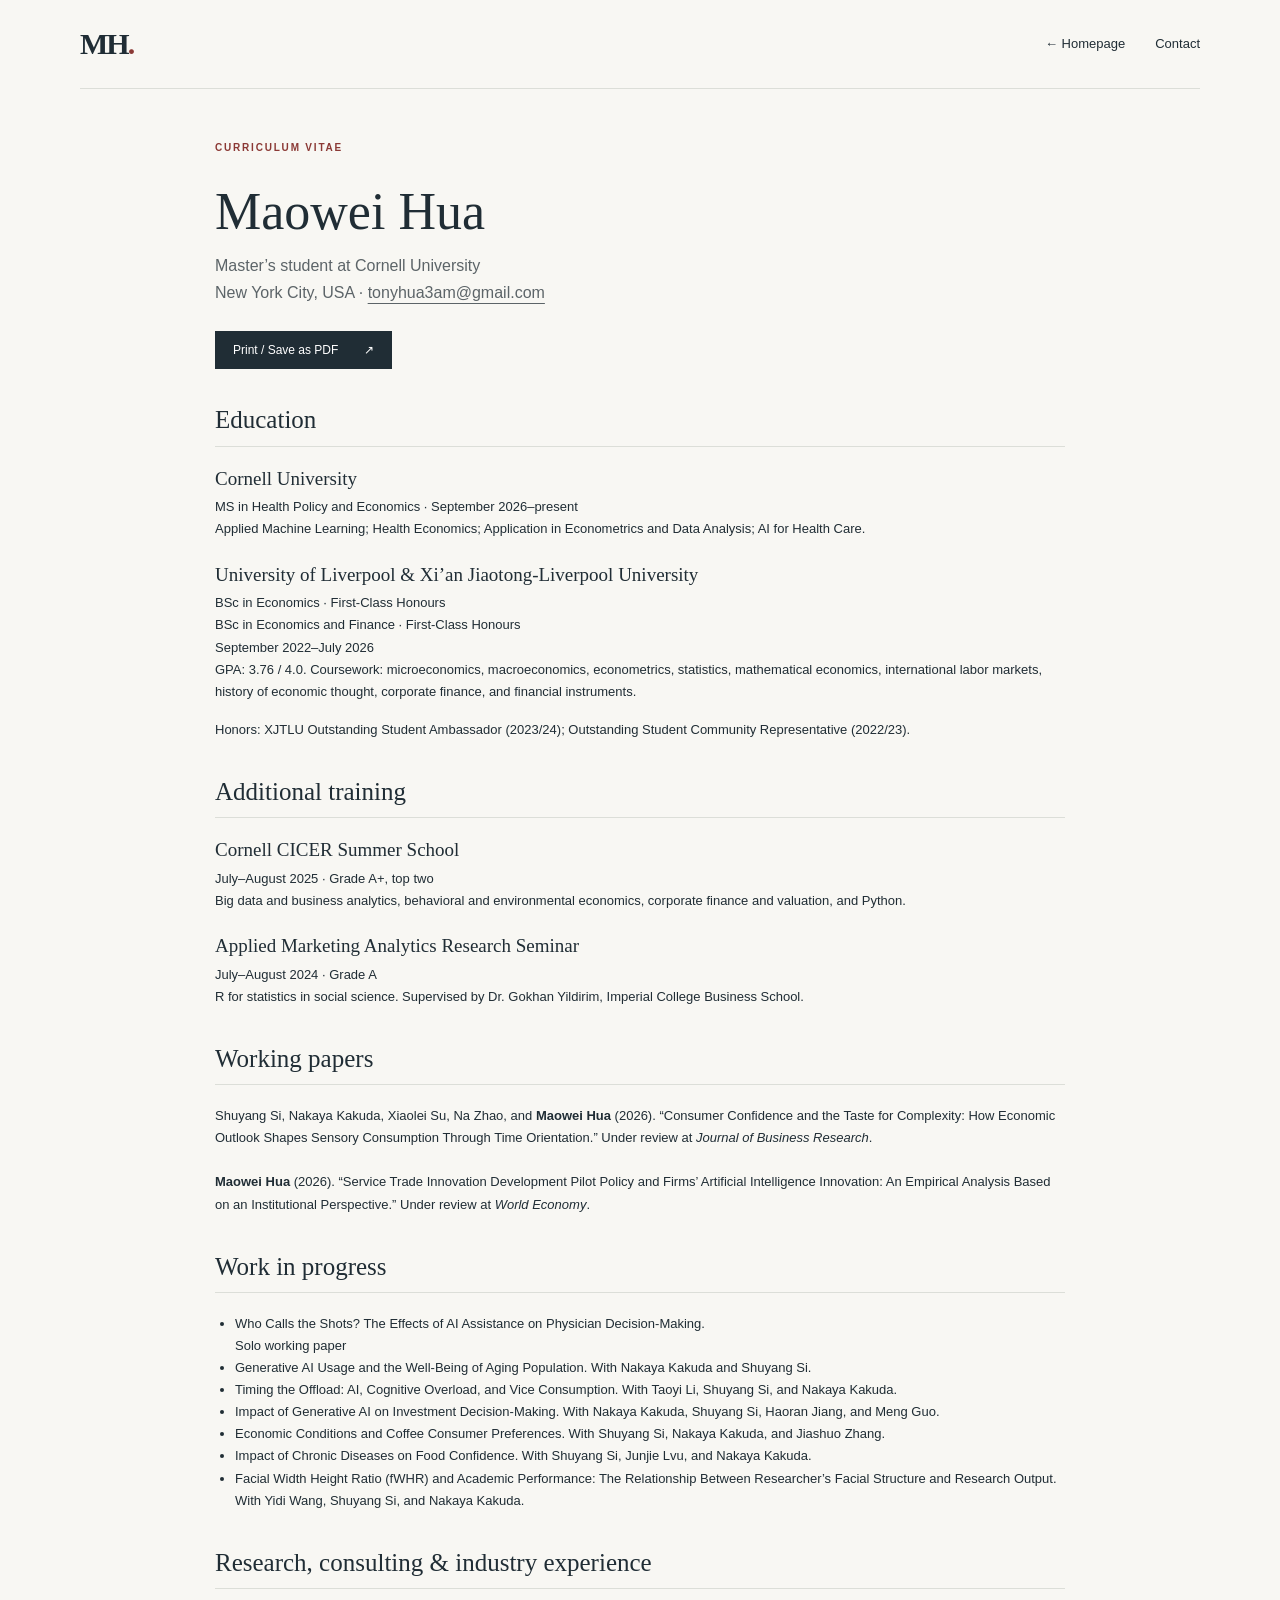
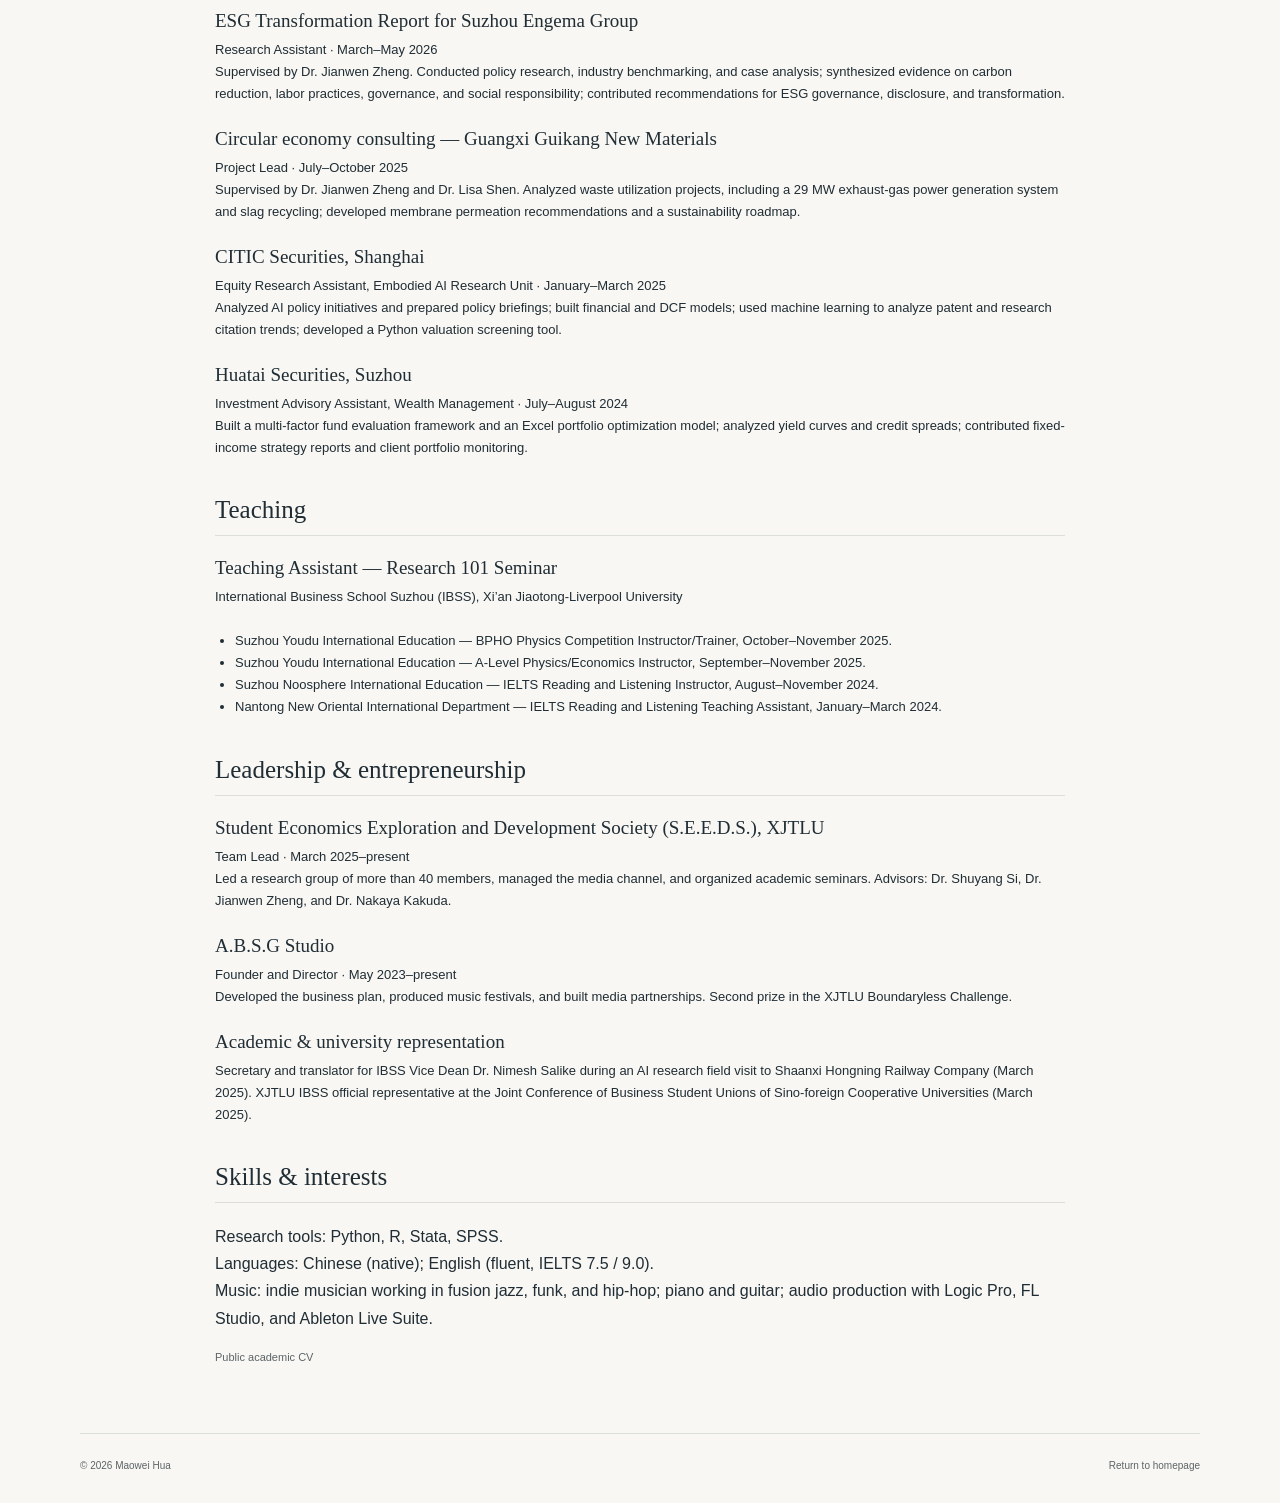
==== commit 346c6c65: "Add files via upload" ====
--- a/cv.html
+++ b/cv.html
@@ -9,19 +9,19 @@
 <div class="cv-actions"><button class="button" onclick="window.print()">Print / Save as PDF <span aria-hidden="true">↗</span></button></div>
 <h2>Education</h2>
 <article><h3>Cornell University</h3><p>MS in Health Policy and Economics · September 2026–present<br>Applied Machine Learning; Health Economics; Application in Econometrics and Data Analysis; AI for Health Care.</p></article>
-<article><h3>Xi’an Jiaotong-Liverpool University</h3><p>BSc in Economics and Finance, First-Class Honours · September 2022–July 2026<br>GPA: 3.76 / 4.0. Coursework: microeconomics, macroeconomics, econometrics, statistics, mathematical economics, international labor markets, history of economic thought, corporate finance, and financial instruments.</p><p>Honors: XJTLU Outstanding Student Ambassador (2023/24); Outstanding Student Community Representative (2022/23).</p></article>
+<article><h3>University of Liverpool &amp; Xi’an Jiaotong-Liverpool University</h3><p>BSc in Economics · First-Class Honours<br>BSc in Economics and Finance · First-Class Honours<br>September 2022–July 2026<br>GPA: 3.76 / 4.0. Coursework: microeconomics, macroeconomics, econometrics, statistics, mathematical economics, international labor markets, history of economic thought, corporate finance, and financial instruments.</p><p>Honors: XJTLU Outstanding Student Ambassador (2023/24); Outstanding Student Community Representative (2022/23).</p></article>
 <h2>Additional training</h2>
 <article><h3>Cornell CICER Summer School</h3><p>July–August 2025 · Grade A+, top two<br>Big data and business analytics, behavioral and environmental economics, corporate finance and valuation, and Python.</p></article>
 <article><h3>Applied Marketing Analytics Research Seminar</h3><p>July–August 2024 · Grade A<br>R for statistics in social science. Supervised by Dr. Gokhan Yildirim, Imperial College Business School.</p></article>
 <h2>Working papers</h2>
 <article><p>Shuyang Si, Nakaya Kakuda, Xiaolei Su, Na Zhao, and <strong>Maowei Hua</strong> (2026). “Consumer Confidence and the Taste for Complexity: How Economic Outlook Shapes Sensory Consumption Through Time Orientation.” Under review at <em>Journal of Business Research</em>.</p></article>
-<article><p><strong>Maowei Hua</strong> (2026). “Service Trade Innovation Development Pilot Policy and Firms’ Artificial Intelligence Innovation: An Empirical Analysis Based on an Institutional Perspective.” Prepared for submission.</p></article>
+<article><p><strong>Maowei Hua</strong> (2026). “Service Trade Innovation Development Pilot Policy and Firms’ Artificial Intelligence Innovation: An Empirical Analysis Based on an Institutional Perspective.” Under review at <em>World Economy</em>.</p></article>
 <h2>Work in progress</h2>
 <ul>
-<li>Who Calls the Shots? The Effects of AI Assistance on Physician Decision-Making. With Amelia Bond.</li>
+<li>Who Calls the Shots? The Effects of AI Assistance on Physician Decision-Making.<br>Solo working paper</li>
 <li>Generative AI Usage and the Well-Being of Aging Population. With Nakaya Kakuda and Shuyang Si.</li>
 <li>Timing the Offload: AI, Cognitive Overload, and Vice Consumption. With Taoyi Li, Shuyang Si, and Nakaya Kakuda.</li>
-<li>Impact of Generative AI on Investment Decision-Making. With Shuyang Si, Haoran Jiang, and Meng Guo.</li>
+<li>Impact of Generative AI on Investment Decision-Making. With Nakaya Kakuda, Shuyang Si, Haoran Jiang, and Meng Guo.</li>
 <li>Economic Conditions and Coffee Consumer Preferences. With Shuyang Si, Nakaya Kakuda, and Jiashuo Zhang.</li>
 <li>Impact of Chronic Diseases on Food Confidence. With Shuyang Si, Junjie Lvu, and Nakaya Kakuda.</li>
 <li>Facial Width Height Ratio (fWHR) and Academic Performance: The Relationship Between Researcher’s Facial Structure and Research Output. With Yidi Wang, Shuyang Si, and Nakaya Kakuda.</li>
@@ -32,8 +32,8 @@
 <article><h3>CITIC Securities, Shanghai</h3><p>Equity Research Assistant, Embodied AI Research Unit · January–March 2025<br>Analyzed AI policy initiatives and prepared policy briefings; built financial and DCF models; used machine learning to analyze patent and research citation trends; developed a Python valuation screening tool.</p></article>
 <article><h3>Huatai Securities, Suzhou</h3><p>Investment Advisory Assistant, Wealth Management · July–August 2024<br>Built a multi-factor fund evaluation framework and an Excel portfolio optimization model; analyzed yield curves and credit spreads; contributed fixed-income strategy reports and client portfolio monitoring.</p></article>
 <h2>Teaching</h2>
-<article><h3>Teaching Assistant, S.E.E.D.S. Research Team</h3><p>International Business School Suzhou (IBSS), Xi’an Jiaotong-Liverpool University</p></article>
-<ul><li>Suzhou Youdu International Education — BPHO Physics Competition Instructor/Trainer, October–November 2025.</li><li>Suzhou Youdu International Education — A-Level Physics Instructor, September–November 2025.</li><li>Suzhou Noosphere International Education — IELTS Reading and Listening Instructor, August–November 2024.</li><li>Nantong New Oriental International Department — IELTS Reading and Listening Teaching Assistant, January–March 2024.</li></ul>
+<article><h3>Teaching Assistant — Research 101 Seminar</h3><p>International Business School Suzhou (IBSS), Xi’an Jiaotong-Liverpool University</p></article>
+<ul><li>Suzhou Youdu International Education — BPHO Physics Competition Instructor/Trainer, October–November 2025.</li><li>Suzhou Youdu International Education — A-Level Physics/Economics Instructor, September–November 2025.</li><li>Suzhou Noosphere International Education — IELTS Reading and Listening Instructor, August–November 2024.</li><li>Nantong New Oriental International Department — IELTS Reading and Listening Teaching Assistant, January–March 2024.</li></ul>
 <h2>Leadership &amp; entrepreneurship</h2>
 <article><h3>Student Economics Exploration and Development Society (S.E.E.D.S.), XJTLU</h3><p>Team Lead · March 2025–present<br>Led a research group of more than 40 members, managed the media channel, and organized academic seminars. Advisors: Dr. Shuyang Si, Dr. Jianwen Zheng, and Dr. Nakaya Kakuda.</p></article>
 <article><h3>A.B.S.G Studio</h3><p>Founder and Director · May 2023–present<br>Developed the business plan, produced music festivals, and built media partnerships. Second prize in the XJTLU Boundaryless Challenge.</p></article>
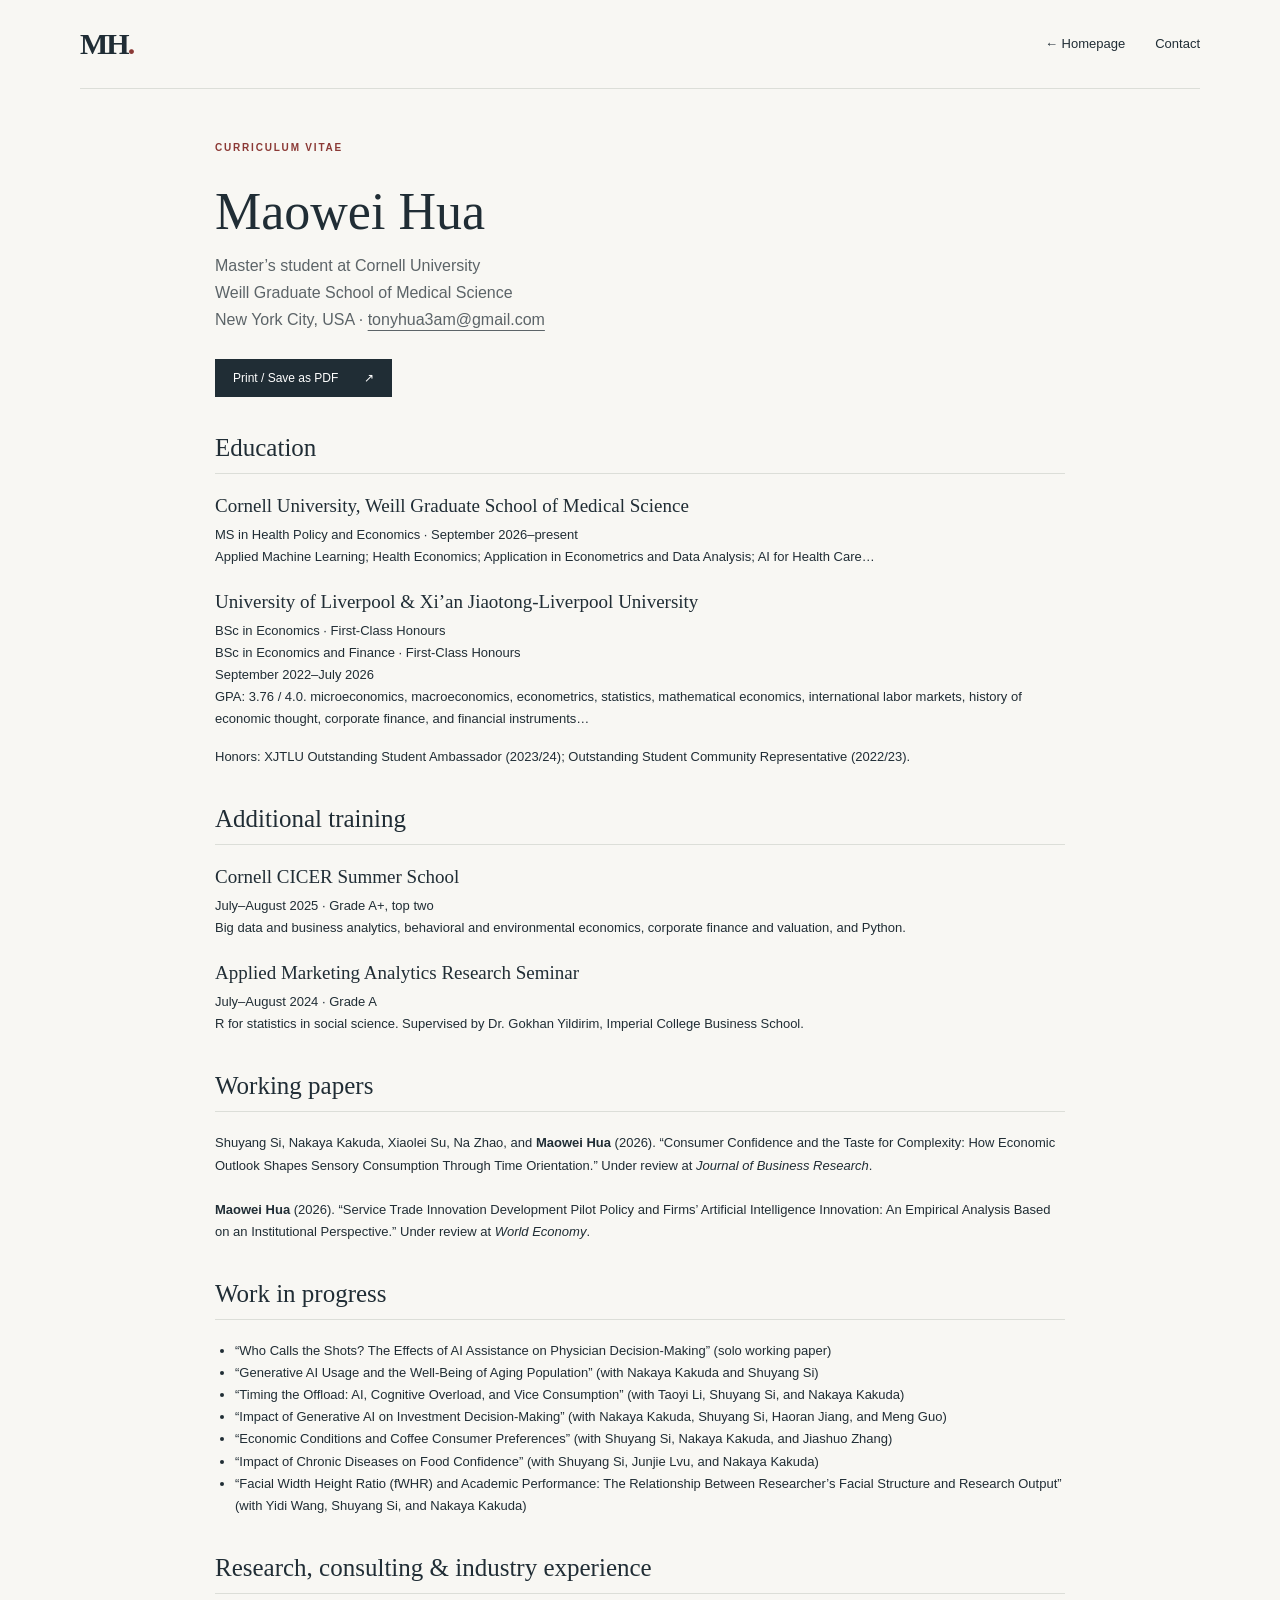
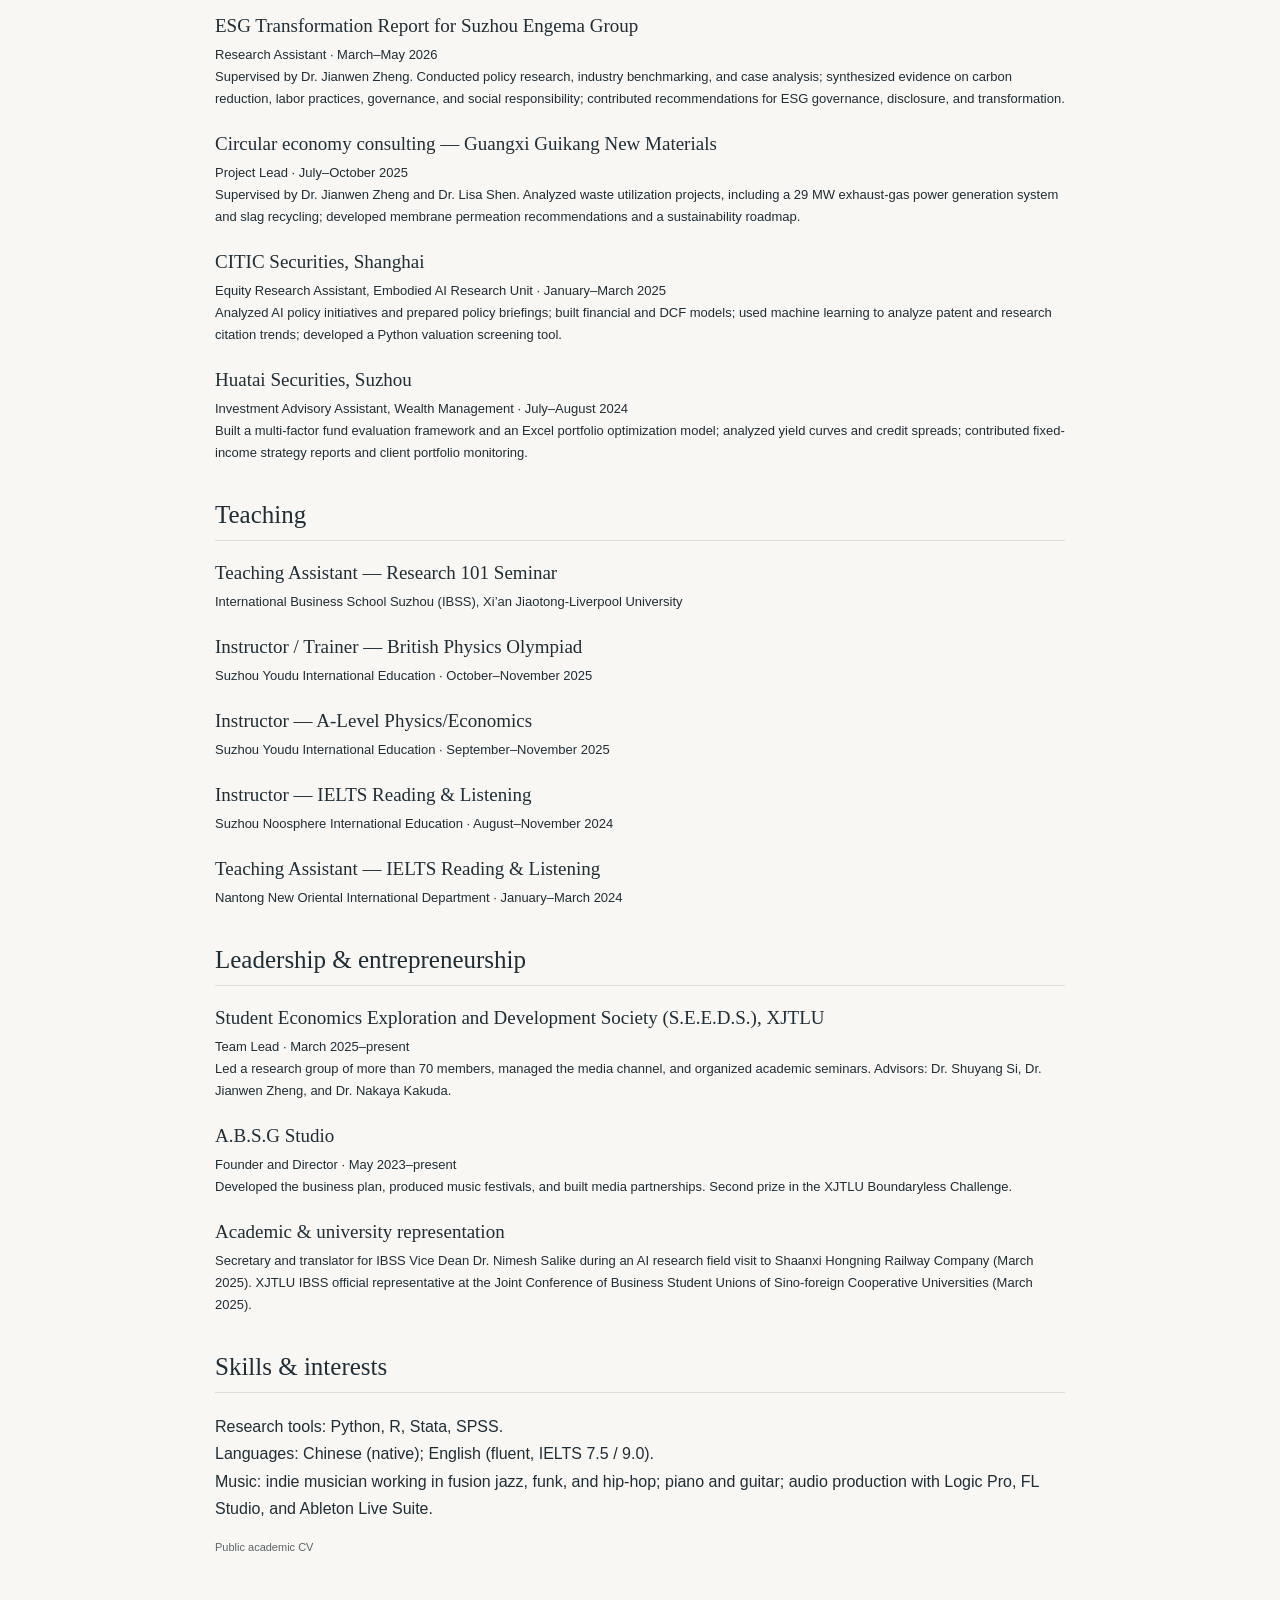
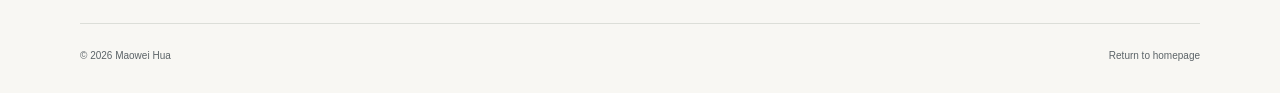
==== commit c7cbda74: "Add files via upload" ====
--- a/cv.html
+++ b/cv.html
@@ -5,11 +5,11 @@
 <a class="skip" href="#main">Skip to content</a>
 <header class="site-header wrap"><a class="wordmark" href="index.html" aria-label="Maowei Hua, home">MH<span>.</span></a><nav aria-label="Main navigation"><a href="index.html">← Homepage</a><a href="mailto:tonyhua3am@gmail.com">Contact</a></nav></header>
 <main id="main" class="cv wrap">
-<p class="eyebrow">Curriculum vitae</p><h1>Maowei Hua</h1><p class="cv-subtitle">Master’s student at Cornell University<br>New York City, USA · <a href="mailto:tonyhua3am@gmail.com">tonyhua3am@gmail.com</a></p>
+<p class="eyebrow">Curriculum vitae</p><h1>Maowei Hua</h1><p class="cv-subtitle">Master’s student at Cornell University<br>Weill Graduate School of Medical Science<br>New York City, USA · <a href="mailto:tonyhua3am@gmail.com">tonyhua3am@gmail.com</a></p>
 <div class="cv-actions"><button class="button" onclick="window.print()">Print / Save as PDF <span aria-hidden="true">↗</span></button></div>
 <h2>Education</h2>
-<article><h3>Cornell University</h3><p>MS in Health Policy and Economics · September 2026–present<br>Applied Machine Learning; Health Economics; Application in Econometrics and Data Analysis; AI for Health Care.</p></article>
-<article><h3>University of Liverpool &amp; Xi’an Jiaotong-Liverpool University</h3><p>BSc in Economics · First-Class Honours<br>BSc in Economics and Finance · First-Class Honours<br>September 2022–July 2026<br>GPA: 3.76 / 4.0. Coursework: microeconomics, macroeconomics, econometrics, statistics, mathematical economics, international labor markets, history of economic thought, corporate finance, and financial instruments.</p><p>Honors: XJTLU Outstanding Student Ambassador (2023/24); Outstanding Student Community Representative (2022/23).</p></article>
+<article><h3>Cornell University, Weill Graduate School of Medical Science</h3><p>MS in Health Policy and Economics · September 2026–present<br>Applied Machine Learning; Health Economics; Application in Econometrics and Data Analysis; AI for Health Care…</p></article>
+<article><h3>University of Liverpool &amp; Xi’an Jiaotong-Liverpool University</h3><p>BSc in Economics · First-Class Honours<br>BSc in Economics and Finance · First-Class Honours<br>September 2022–July 2026<br>GPA: 3.76 / 4.0. microeconomics, macroeconomics, econometrics, statistics, mathematical economics, international labor markets, history of economic thought, corporate finance, and financial instruments…</p><p>Honors: XJTLU Outstanding Student Ambassador (2023/24); Outstanding Student Community Representative (2022/23).</p></article>
 <h2>Additional training</h2>
 <article><h3>Cornell CICER Summer School</h3><p>July–August 2025 · Grade A+, top two<br>Big data and business analytics, behavioral and environmental economics, corporate finance and valuation, and Python.</p></article>
 <article><h3>Applied Marketing Analytics Research Seminar</h3><p>July–August 2024 · Grade A<br>R for statistics in social science. Supervised by Dr. Gokhan Yildirim, Imperial College Business School.</p></article>
@@ -18,13 +18,13 @@
 <article><p><strong>Maowei Hua</strong> (2026). “Service Trade Innovation Development Pilot Policy and Firms’ Artificial Intelligence Innovation: An Empirical Analysis Based on an Institutional Perspective.” Under review at <em>World Economy</em>.</p></article>
 <h2>Work in progress</h2>
 <ul>
-<li>Who Calls the Shots? The Effects of AI Assistance on Physician Decision-Making.<br>Solo working paper</li>
-<li>Generative AI Usage and the Well-Being of Aging Population. With Nakaya Kakuda and Shuyang Si.</li>
-<li>Timing the Offload: AI, Cognitive Overload, and Vice Consumption. With Taoyi Li, Shuyang Si, and Nakaya Kakuda.</li>
-<li>Impact of Generative AI on Investment Decision-Making. With Nakaya Kakuda, Shuyang Si, Haoran Jiang, and Meng Guo.</li>
-<li>Economic Conditions and Coffee Consumer Preferences. With Shuyang Si, Nakaya Kakuda, and Jiashuo Zhang.</li>
-<li>Impact of Chronic Diseases on Food Confidence. With Shuyang Si, Junjie Lvu, and Nakaya Kakuda.</li>
-<li>Facial Width Height Ratio (fWHR) and Academic Performance: The Relationship Between Researcher’s Facial Structure and Research Output. With Yidi Wang, Shuyang Si, and Nakaya Kakuda.</li>
+<li>“Who Calls the Shots? The Effects of AI Assistance on Physician Decision-Making” (solo working paper)</li>
+<li>“Generative AI Usage and the Well-Being of Aging Population” (with Nakaya Kakuda and Shuyang Si)</li>
+<li>“Timing the Offload: AI, Cognitive Overload, and Vice Consumption” (with Taoyi Li, Shuyang Si, and Nakaya Kakuda)</li>
+<li>“Impact of Generative AI on Investment Decision-Making” (with Nakaya Kakuda, Shuyang Si, Haoran Jiang, and Meng Guo)</li>
+<li>“Economic Conditions and Coffee Consumer Preferences” (with Shuyang Si, Nakaya Kakuda, and Jiashuo Zhang)</li>
+<li>“Impact of Chronic Diseases on Food Confidence” (with Shuyang Si, Junjie Lvu, and Nakaya Kakuda)</li>
+<li>“Facial Width Height Ratio (fWHR) and Academic Performance: The Relationship Between Researcher’s Facial Structure and Research Output” (with Yidi Wang, Shuyang Si, and Nakaya Kakuda)</li>
 </ul>
 <h2>Research, consulting &amp; industry experience</h2>
 <article><h3>ESG Transformation Report for Suzhou Engema Group</h3><p>Research Assistant · March–May 2026<br>Supervised by Dr. Jianwen Zheng. Conducted policy research, industry benchmarking, and case analysis; synthesized evidence on carbon reduction, labor practices, governance, and social responsibility; contributed recommendations for ESG governance, disclosure, and transformation.</p></article>
@@ -33,9 +33,12 @@
 <article><h3>Huatai Securities, Suzhou</h3><p>Investment Advisory Assistant, Wealth Management · July–August 2024<br>Built a multi-factor fund evaluation framework and an Excel portfolio optimization model; analyzed yield curves and credit spreads; contributed fixed-income strategy reports and client portfolio monitoring.</p></article>
 <h2>Teaching</h2>
 <article><h3>Teaching Assistant — Research 101 Seminar</h3><p>International Business School Suzhou (IBSS), Xi’an Jiaotong-Liverpool University</p></article>
-<ul><li>Suzhou Youdu International Education — BPHO Physics Competition Instructor/Trainer, October–November 2025.</li><li>Suzhou Youdu International Education — A-Level Physics/Economics Instructor, September–November 2025.</li><li>Suzhou Noosphere International Education — IELTS Reading and Listening Instructor, August–November 2024.</li><li>Nantong New Oriental International Department — IELTS Reading and Listening Teaching Assistant, January–March 2024.</li></ul>
+<article><h3>Instructor / Trainer — British Physics Olympiad</h3><p>Suzhou Youdu International Education · October–November 2025</p></article>
+<article><h3>Instructor — A-Level Physics/Economics</h3><p>Suzhou Youdu International Education · September–November 2025</p></article>
+<article><h3>Instructor — IELTS Reading &amp; Listening</h3><p>Suzhou Noosphere International Education · August–November 2024</p></article>
+<article><h3>Teaching Assistant — IELTS Reading &amp; Listening</h3><p>Nantong New Oriental International Department · January–March 2024</p></article>
 <h2>Leadership &amp; entrepreneurship</h2>
-<article><h3>Student Economics Exploration and Development Society (S.E.E.D.S.), XJTLU</h3><p>Team Lead · March 2025–present<br>Led a research group of more than 40 members, managed the media channel, and organized academic seminars. Advisors: Dr. Shuyang Si, Dr. Jianwen Zheng, and Dr. Nakaya Kakuda.</p></article>
+<article><h3>Student Economics Exploration and Development Society (S.E.E.D.S.), XJTLU</h3><p>Team Lead · March 2025–present<br>Led a research group of more than 70 members, managed the media channel, and organized academic seminars. Advisors: Dr. Shuyang Si, Dr. Jianwen Zheng, and Dr. Nakaya Kakuda.</p></article>
 <article><h3>A.B.S.G Studio</h3><p>Founder and Director · May 2023–present<br>Developed the business plan, produced music festivals, and built media partnerships. Second prize in the XJTLU Boundaryless Challenge.</p></article>
 <article><h3>Academic &amp; university representation</h3><p>Secretary and translator for IBSS Vice Dean Dr. Nimesh Salike during an AI research field visit to Shaanxi Hongning Railway Company (March 2025). XJTLU IBSS official representative at the Joint Conference of Business Student Unions of Sino-foreign Cooperative Universities (March 2025).</p></article>
 <h2>Skills &amp; interests</h2>
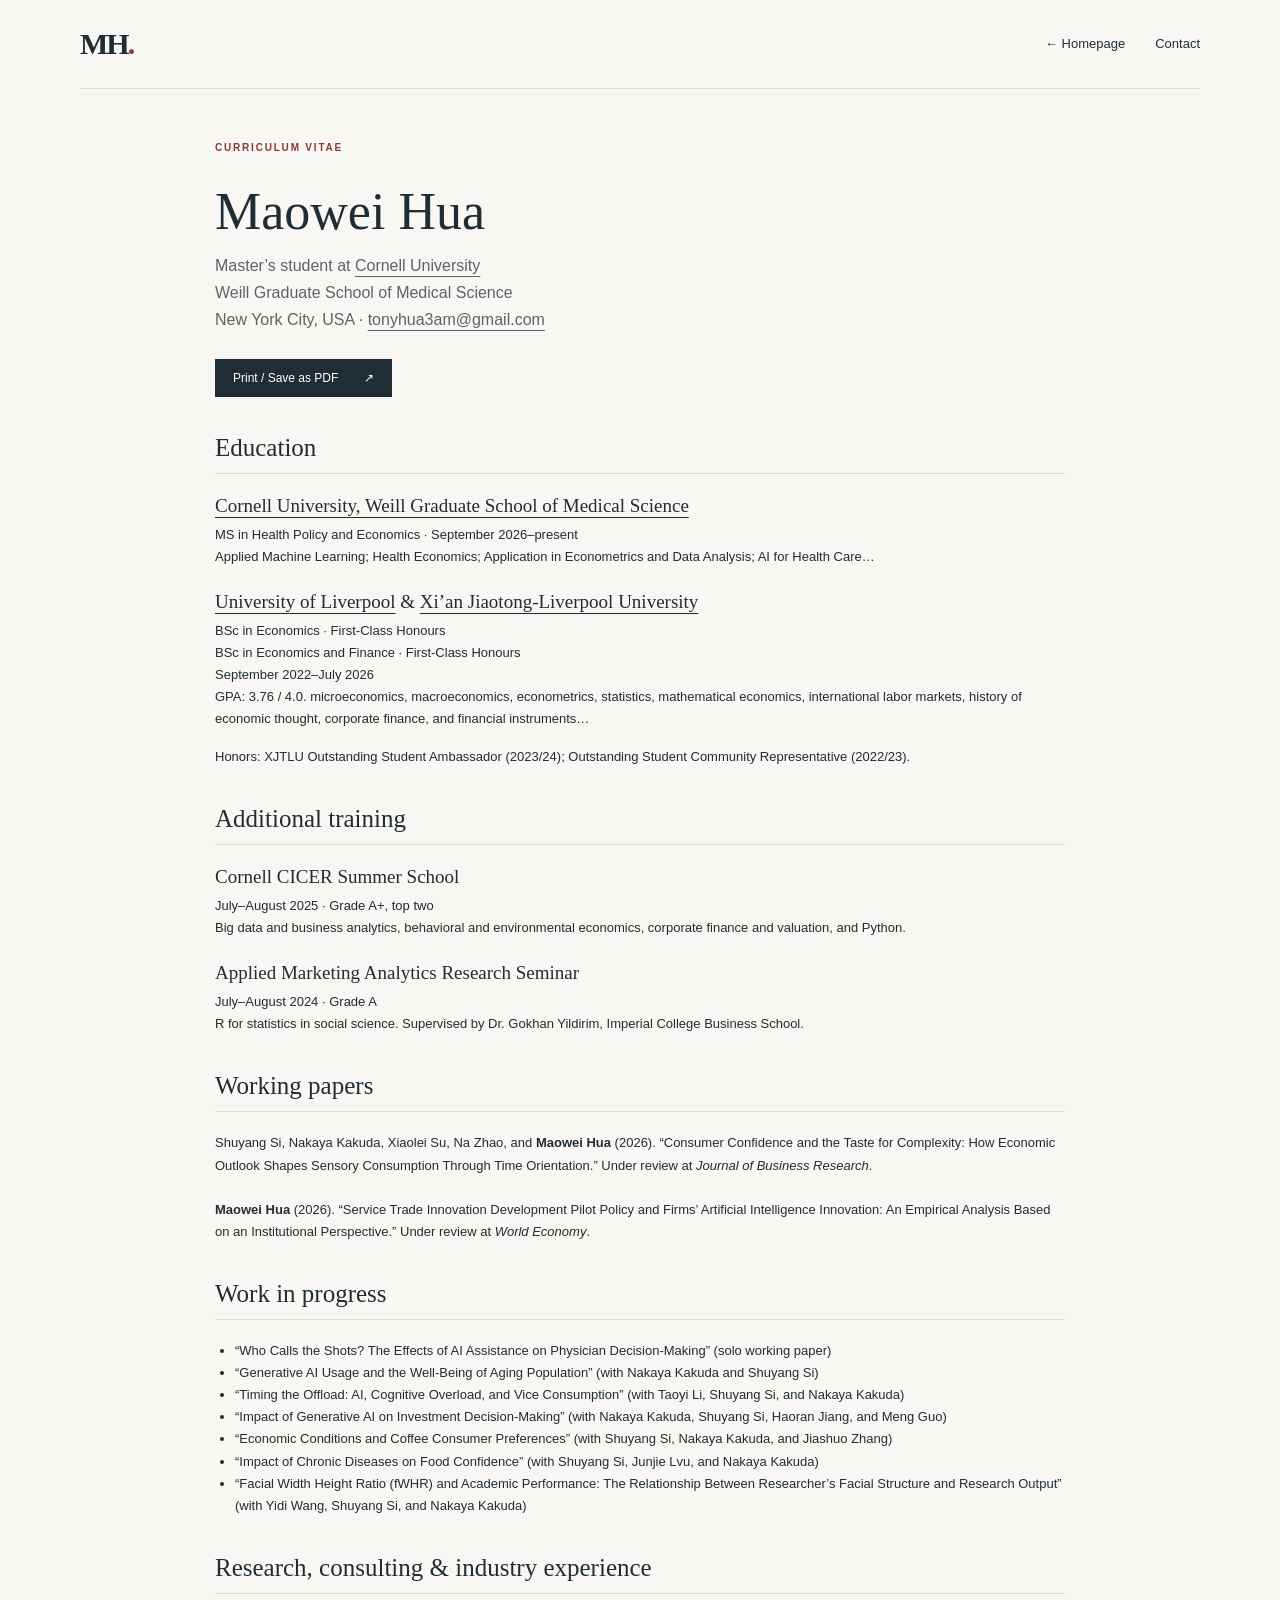
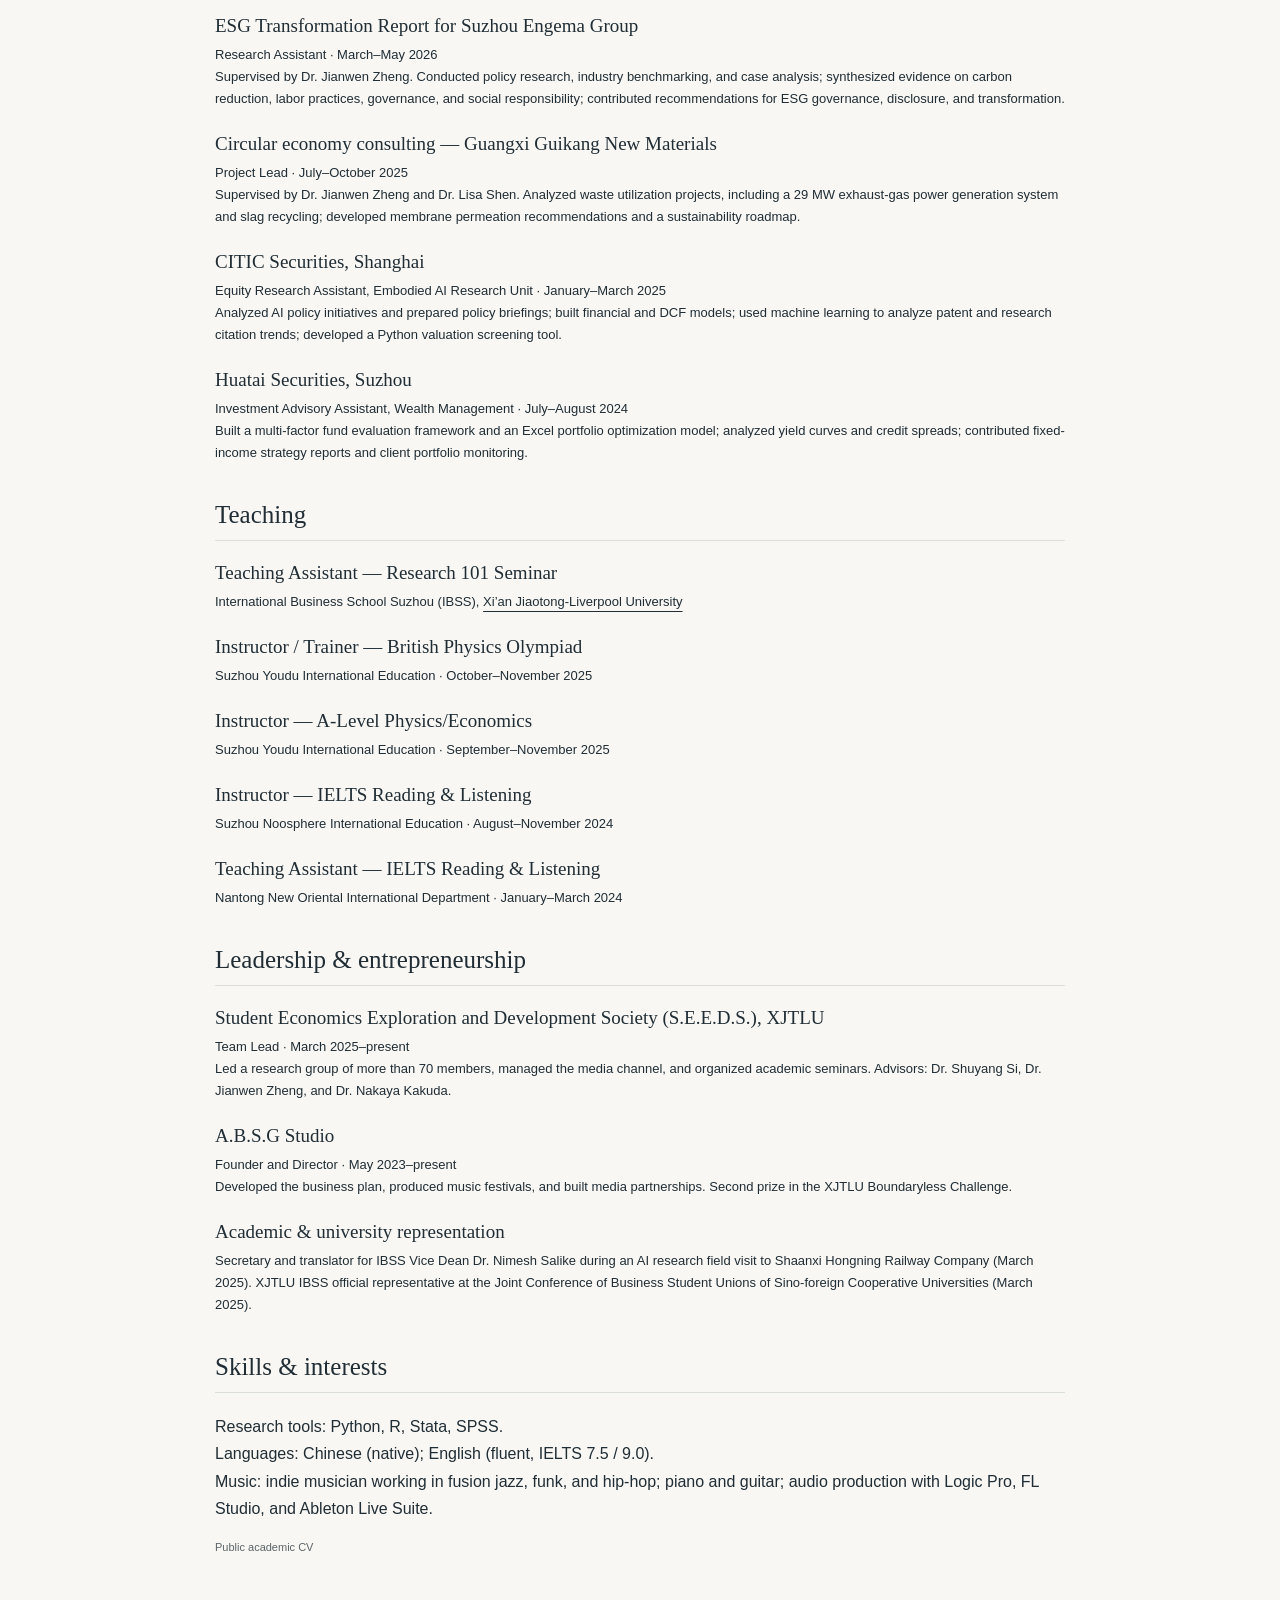
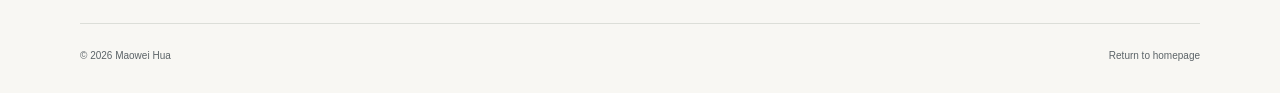
==== commit 45b305a6: "Add files via upload" ====
--- a/cv.html
+++ b/cv.html
@@ -5,11 +5,11 @@
 <a class="skip" href="#main">Skip to content</a>
 <header class="site-header wrap"><a class="wordmark" href="index.html" aria-label="Maowei Hua, home">MH<span>.</span></a><nav aria-label="Main navigation"><a href="index.html">← Homepage</a><a href="mailto:tonyhua3am@gmail.com">Contact</a></nav></header>
 <main id="main" class="cv wrap">
-<p class="eyebrow">Curriculum vitae</p><h1>Maowei Hua</h1><p class="cv-subtitle">Master’s student at Cornell University<br>Weill Graduate School of Medical Science<br>New York City, USA · <a href="mailto:tonyhua3am@gmail.com">tonyhua3am@gmail.com</a></p>
+<p class="eyebrow">Curriculum vitae</p><h1>Maowei Hua</h1><p class="cv-subtitle">Master’s student at <a href="https://weill.cornell.edu/" target="_blank" rel="noopener">Cornell University</a><br>Weill Graduate School of Medical Science<br>New York City, USA · <a href="mailto:tonyhua3am@gmail.com">tonyhua3am@gmail.com</a></p>
 <div class="cv-actions"><button class="button" onclick="window.print()">Print / Save as PDF <span aria-hidden="true">↗</span></button></div>
 <h2>Education</h2>
-<article><h3>Cornell University, Weill Graduate School of Medical Science</h3><p>MS in Health Policy and Economics · September 2026–present<br>Applied Machine Learning; Health Economics; Application in Econometrics and Data Analysis; AI for Health Care…</p></article>
-<article><h3>University of Liverpool &amp; Xi’an Jiaotong-Liverpool University</h3><p>BSc in Economics · First-Class Honours<br>BSc in Economics and Finance · First-Class Honours<br>September 2022–July 2026<br>GPA: 3.76 / 4.0. microeconomics, macroeconomics, econometrics, statistics, mathematical economics, international labor markets, history of economic thought, corporate finance, and financial instruments…</p><p>Honors: XJTLU Outstanding Student Ambassador (2023/24); Outstanding Student Community Representative (2022/23).</p></article>
+<article><h3><a href="https://weill.cornell.edu/" target="_blank" rel="noopener">Cornell University, Weill Graduate School of Medical Science</a></h3><p>MS in Health Policy and Economics · September 2026–present<br>Applied Machine Learning; Health Economics; Application in Econometrics and Data Analysis; AI for Health Care…</p></article>
+<article><h3><a href="https://www.liverpool.ac.uk/" target="_blank" rel="noopener">University of Liverpool</a> &amp; <a href="https://www.xjtlu.edu.cn/en" target="_blank" rel="noopener">Xi’an Jiaotong-Liverpool University</a></h3><p>BSc in Economics · First-Class Honours<br>BSc in Economics and Finance · First-Class Honours<br>September 2022–July 2026<br>GPA: 3.76 / 4.0. microeconomics, macroeconomics, econometrics, statistics, mathematical economics, international labor markets, history of economic thought, corporate finance, and financial instruments…</p><p>Honors: XJTLU Outstanding Student Ambassador (2023/24); Outstanding Student Community Representative (2022/23).</p></article>
 <h2>Additional training</h2>
 <article><h3>Cornell CICER Summer School</h3><p>July–August 2025 · Grade A+, top two<br>Big data and business analytics, behavioral and environmental economics, corporate finance and valuation, and Python.</p></article>
 <article><h3>Applied Marketing Analytics Research Seminar</h3><p>July–August 2024 · Grade A<br>R for statistics in social science. Supervised by Dr. Gokhan Yildirim, Imperial College Business School.</p></article>
@@ -32,7 +32,7 @@
 <article><h3>CITIC Securities, Shanghai</h3><p>Equity Research Assistant, Embodied AI Research Unit · January–March 2025<br>Analyzed AI policy initiatives and prepared policy briefings; built financial and DCF models; used machine learning to analyze patent and research citation trends; developed a Python valuation screening tool.</p></article>
 <article><h3>Huatai Securities, Suzhou</h3><p>Investment Advisory Assistant, Wealth Management · July–August 2024<br>Built a multi-factor fund evaluation framework and an Excel portfolio optimization model; analyzed yield curves and credit spreads; contributed fixed-income strategy reports and client portfolio monitoring.</p></article>
 <h2>Teaching</h2>
-<article><h3>Teaching Assistant — Research 101 Seminar</h3><p>International Business School Suzhou (IBSS), Xi’an Jiaotong-Liverpool University</p></article>
+<article><h3>Teaching Assistant — Research 101 Seminar</h3><p>International Business School Suzhou (IBSS), <a href="https://www.xjtlu.edu.cn/en" target="_blank" rel="noopener">Xi’an Jiaotong-Liverpool University</a></p></article>
 <article><h3>Instructor / Trainer — British Physics Olympiad</h3><p>Suzhou Youdu International Education · October–November 2025</p></article>
 <article><h3>Instructor — A-Level Physics/Economics</h3><p>Suzhou Youdu International Education · September–November 2025</p></article>
 <article><h3>Instructor — IELTS Reading &amp; Listening</h3><p>Suzhou Noosphere International Education · August–November 2024</p></article>
